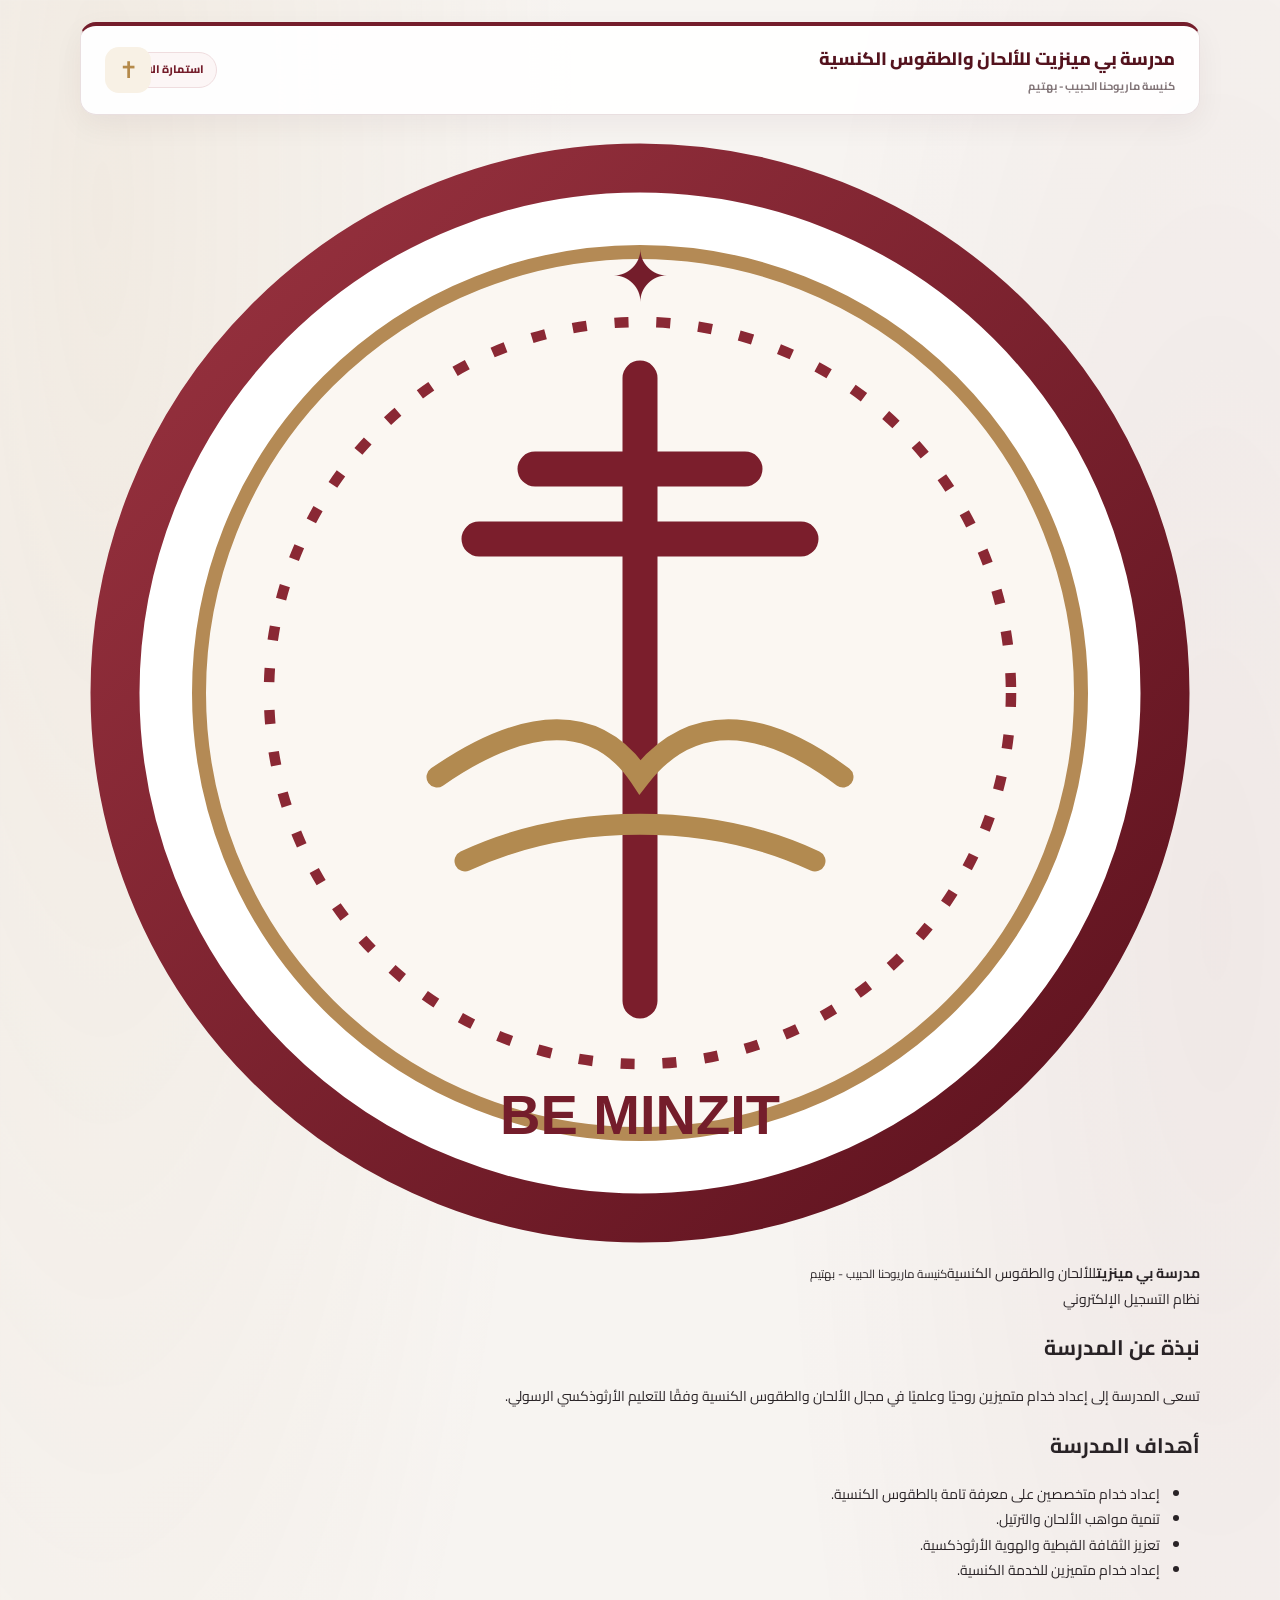
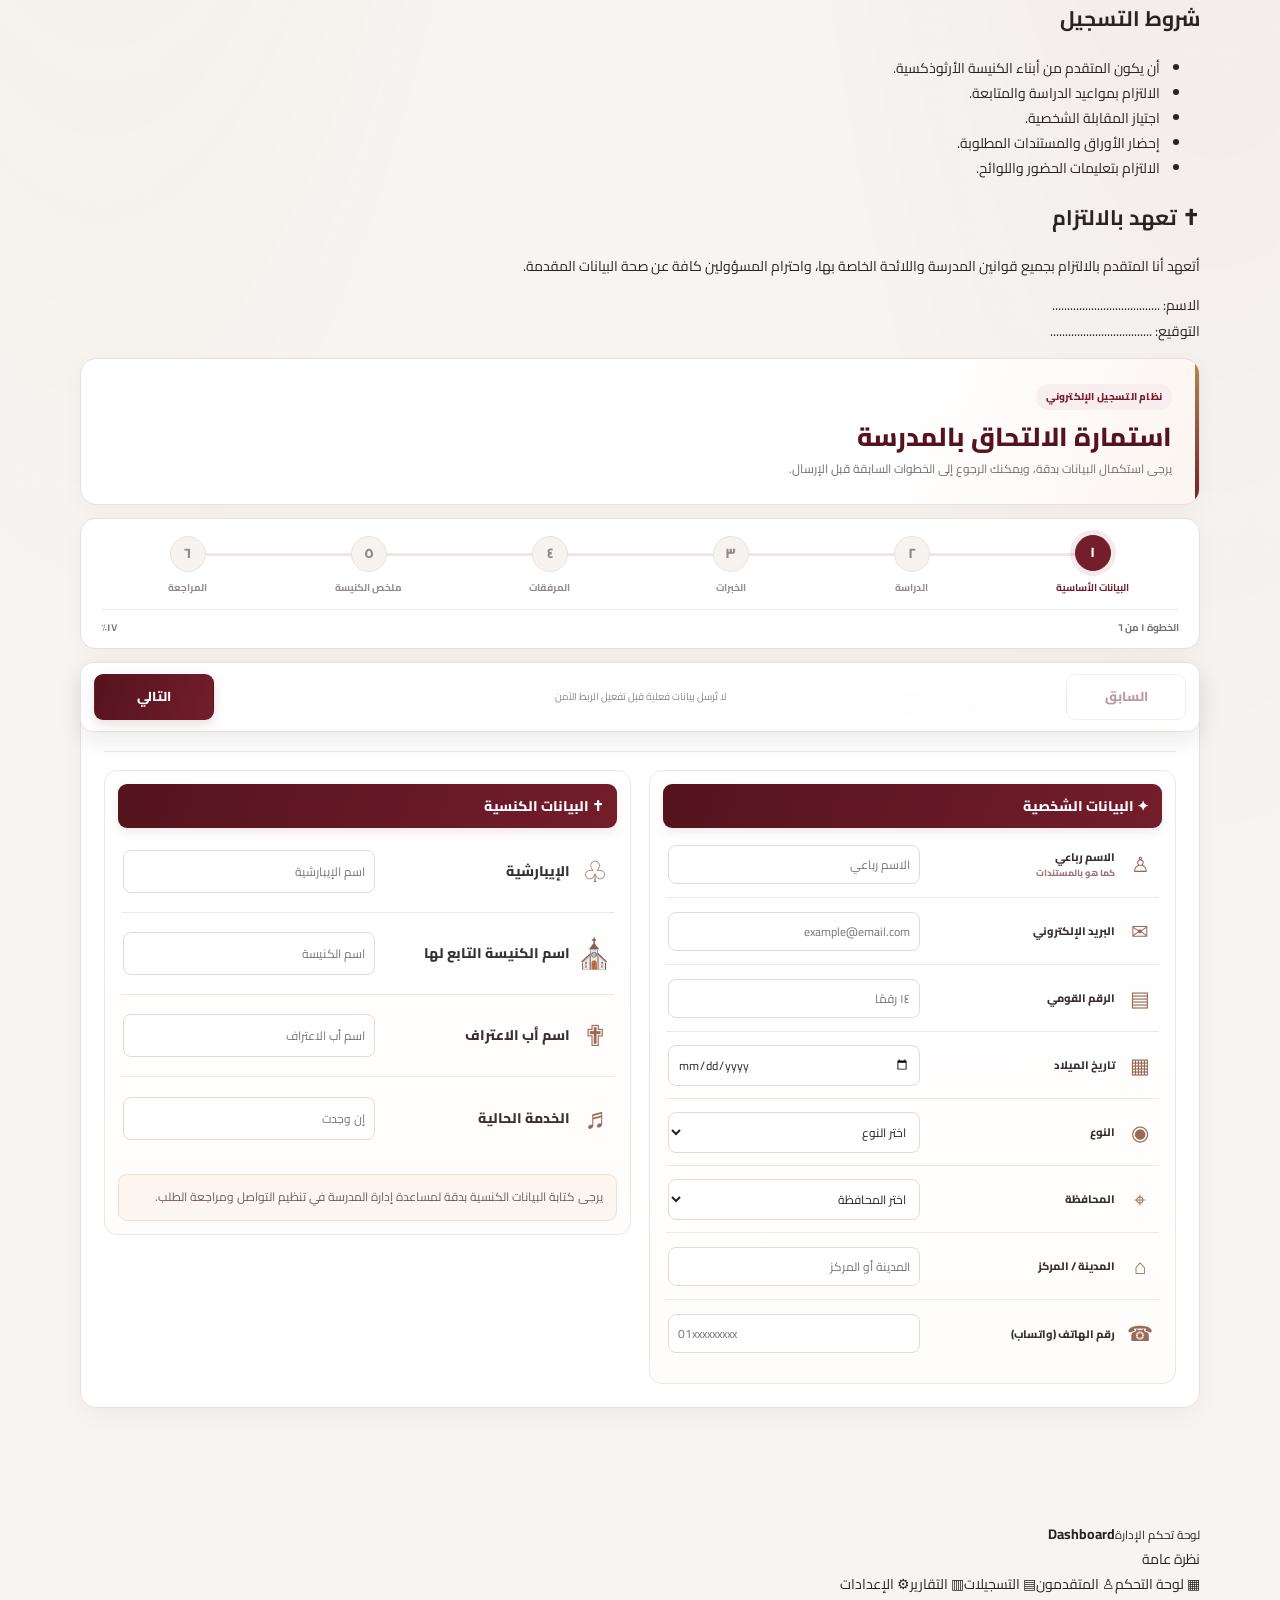
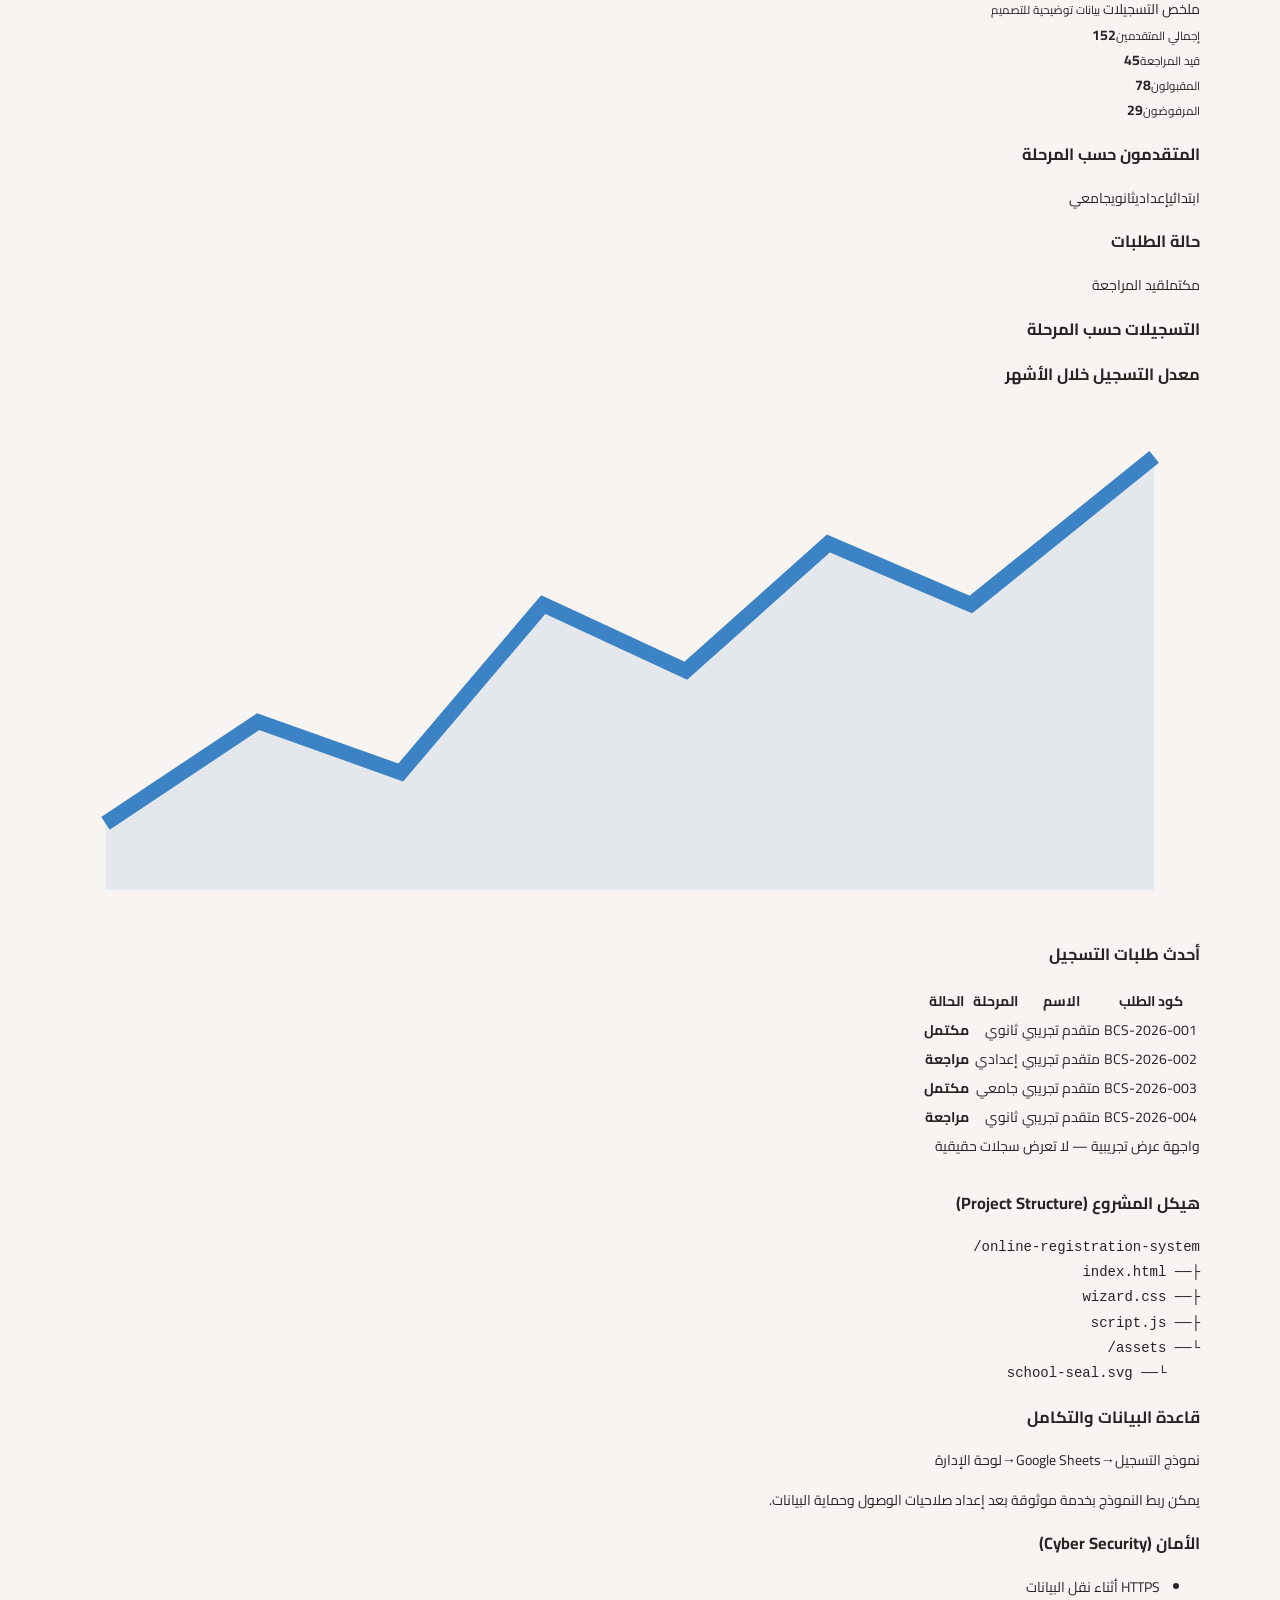
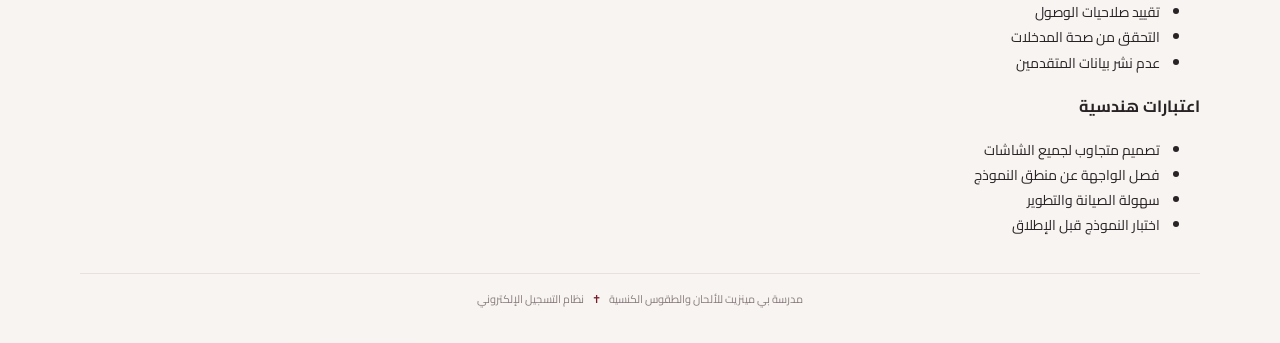
==== index.html @ d72a2f70 "Recreate reference three-column school registration dashboard layout" ====
<!doctype html>
<html lang="ar" dir="rtl">
<head>
<meta charset="utf-8"><meta name="viewport" content="width=device-width,initial-scale=1,viewport-fit=cover">
<meta name="theme-color" content="#821d28">
<title>استمارة التسجيل | مدرسة بي مينزيت</title>
<link rel="preconnect" href="https://fonts.googleapis.com"><link rel="preconnect" href="https://fonts.gstatic.com" crossorigin>
<link href="https://fonts.googleapis.com/css2?family=Cairo:wght@400;500;600;700;800&display=swap" rel="stylesheet">
<link rel="stylesheet" href="wizard.css?v=20261120-polished"><script src="script.js?v=20261120-reference2" defer></script>
</head>
<body class="registration-app"><div class="app-shell">
<header class="topbar"><div class="brand"><span><strong>مدرسة بي مينزيت للألحان والطقوس الكنسية</strong><small>كنيسة ماريوحنا الحبيب - بهتيم</small></span></div><span class="topbar-mark">استمارة الالتحاق</span></header>
<main class="main-content reference-layout">
<aside class="reference-left">
  <div class="school-brand"><img src="assets/school-seal.svg" alt="شعار مدرسة بي مينزيت"><div><strong>مدرسة بي مينزيت</strong><span>للألحان والطقوس الكنسية</span><small>كنيسة ماريوحنا الحبيب - بهتيم</small></div></div>
  <div class="side-ribbon">نظام التسجيل الإلكتروني</div>
  <section class="side-card"><h2>نبذة عن المدرسة</h2><p>تسعى المدرسة إلى إعداد خدام متميزين روحيًا وعلميًا في مجال الألحان والطقوس الكنسية وفقًا للتعليم الأرثوذكسي الرسولي.</p></section>
  <section class="side-card"><h2>أهداف المدرسة</h2><ul><li>إعداد خدام متخصصين على معرفة تامة بالطقوس الكنسية.</li><li>تنمية مواهب الألحان والترتيل.</li><li>تعزيز الثقافة القبطية والهوية الأرثوذكسية.</li><li>إعداد خدام متميزين للخدمة الكنسية.</li></ul></section>
  <section class="side-card"><h2>شروط التسجيل</h2><ul><li>أن يكون المتقدم من أبناء الكنيسة الأرثوذكسية.</li><li>الالتزام بمواعيد الدراسة والمتابعة.</li><li>اجتياز المقابلة الشخصية.</li><li>إحضار الأوراق والمستندات المطلوبة.</li><li>الالتزام بتعليمات الحضور واللوائح.</li></ul></section>
  <section class="pledge-card"><h2>✝ تعهد بالالتزام</h2><p>أتعهد أنا المتقدم بالالتزام بجميع قوانين المدرسة واللائحة الخاصة بها، واحترام المسؤولين كافة عن صحة البيانات المقدمة.</p><div>الاسم: ....................................</div><div>التوقيع: ..................................</div></section>
</aside>
<div class="registration-center">
<section class="intro-card"><div class="eyebrow">نظام التسجيل الإلكتروني</div><h1>استمارة الالتحاق بالمدرسة</h1><p>يرجى استكمال البيانات بدقة، ويمكنك الرجوع إلى الخطوات السابقة قبل الإرسال.</p></section>
<nav class="stepper" aria-label="مراحل التسجيل"><div class="progress-track"><span id="progress-fill"></span></div><ol>
<li class="step active" data-step-indicator="0"><span>١</span><small>البيانات الأساسية</small></li><li class="step" data-step-indicator="1"><span>٢</span><small>الدراسة</small></li><li class="step" data-step-indicator="2"><span>٣</span><small>الخبرات</small></li><li class="step" data-step-indicator="3"><span>٤</span><small>المرفقات</small></li><li class="step" data-step-indicator="4"><span>٥</span><small>ملخص الكنيسة</small></li><li class="step" data-step-indicator="5"><span>٦</span><small>المراجعة</small></li></ol><div class="step-counter"><span id="step-number">الخطوة ١ من ٦</span><span id="progress-percent">١٧٪</span></div></nav>
<form id="registration-form" novalidate>
<section class="form-step active" data-step="0">
<div class="section-heading"><span class="section-icon">١</span><div><h2>البيانات الشخصية والكنسية</h2><p>Personal &amp; Church Information</p></div></div>
<div class="reference-columns">
<div class="reference-column"><section class="reference-section"><div class="reference-section-title">✦ البيانات الشخصية</div><div class="reference-fields">
<label class="reference-field"><span class="field-icon">♙</span><span class="field-name">الاسم رباعي <small>كما هو بالمستندات</small></span><span class="field-control"><input name="fullName" autocomplete="name" required maxlength="150" placeholder="الاسم رباعي"></span></label>
<label class="reference-field"><span class="field-icon">✉</span><span class="field-name">البريد الإلكتروني</span><span class="field-control"><input name="email" type="email" autocomplete="email" required placeholder="example@email.com"></span></label>
<label class="reference-field"><span class="field-icon">▤</span><span class="field-name">الرقم القومي</span><span class="field-control"><input name="nationalId" inputmode="numeric" maxlength="14" minlength="14" required placeholder="١٤ رقمًا"></span></label>
<label class="reference-field"><span class="field-icon">▦</span><span class="field-name">تاريخ الميلاد</span><span class="field-control"><input name="birthDate" type="date" required></span></label>
<label class="reference-field"><span class="field-icon">◉</span><span class="field-name">النوع</span><span class="field-control"><select name="gender" required><option value="">اختر النوع</option><option>ذكر</option><option>أنثى</option></select></span></label>
<label class="reference-field"><span class="field-icon">⌖</span><span class="field-name">المحافظة</span><span class="field-control"><select name="governorate" required><option value="">اختر المحافظة</option><option>القاهرة</option><option>الجيزة</option><option>الإسكندرية</option><option>القليوبية</option><option>كفر الشيخ</option><option>الغربية</option><option>البحيرة</option><option>الدقهلية</option><option>الشرقية</option><option>أخرى</option></select></span></label>
<label class="reference-field"><span class="field-icon">⌂</span><span class="field-name">المدينة / المركز</span><span class="field-control"><input name="city" required placeholder="المدينة أو المركز"></span></label>
<label class="reference-field"><span class="field-icon">☎</span><span class="field-name">رقم الهاتف (واتساب)</span><span class="field-control"><input name="phone" type="tel" inputmode="tel" required placeholder="01xxxxxxxxx"></span></label>
</div></section></div>
<div class="reference-column"><section class="reference-section church-section"><div class="reference-section-title">✝ البيانات الكنسية</div><div class="reference-fields church-fields">
<label class="reference-field"><span class="field-icon">♧</span><span class="field-name">الإيبارشية</span><span class="field-control"><input name="diocese" required placeholder="اسم الإيبارشية"></span></label>
<label class="reference-field"><span class="field-icon">⛪</span><span class="field-name">اسم الكنيسة التابع لها</span><span class="field-control"><input name="church" required placeholder="اسم الكنيسة"></span></label>
<label class="reference-field"><span class="field-icon">✟</span><span class="field-name">اسم أب الاعتراف</span><span class="field-control"><input name="confessor" required placeholder="اسم أب الاعتراف"></span></label>
<label class="reference-field"><span class="field-icon">♬</span><span class="field-name">الخدمة الحالية</span><span class="field-control"><input name="currentService" placeholder="إن وجدت"></span></label>
</div><div class="summary-note">يرجى كتابة البيانات الكنسية بدقة لمساعدة إدارة المدرسة في تنظيم التواصل ومراجعة الطلب.</div></section></div></div>
</section>
<section class="form-step" data-step="1" hidden><div class="section-heading"><span class="section-icon">٢</span><div><h2>البيانات التعليمية والدراسية</h2><p>Education Information</p></div></div><section class="reference-section"><div class="reference-section-title">▤ المؤهل والمرحلة الدراسية</div><div class="fields-grid">
<label class="field"><span>المرحلة الدراسية / السنة <b>*</b></span><select name="educationLevel" required><option value="">اختر المرحلة</option><option>ابتدائي</option><option>إعدادي</option><option>ثانوي</option><option>جامعي</option><option>خريج</option></select></label>
<label class="field"><span>اسم المدرسة / الجامعة</span><input name="institution" placeholder="اسم المؤسسة التعليمية"></label><label class="field"><span>الكلية / التخصص</span><input name="faculty" placeholder="الكلية أو التخصص"></label><label class="field"><span>السنة الدراسية الجامعية</span><select name="universityYear"><option value="">اختر إن وجد</option><option>الأولى</option><option>الثانية</option><option>الثالثة</option><option>الرابعة</option><option>دراسات عليا</option></select></label></div></section></section>
<section class="form-step" data-step="2" hidden><div class="section-heading"><span class="section-icon">٣</span><div><h2>الدراسات والخبرات والمواهب</h2><p>Studies, Experience &amp; Skills</p></div></div><section class="reference-section"><div class="reference-section-title">✦ المهارات والمستويات</div><div class="fields-grid">
<label class="field full"><span>الدراسات أو الدورات السابقة</span><textarea name="studies" rows="3" placeholder="اذكر الدراسات أو الدورات ذات الصلة"></textarea></label><label class="field"><span>المواهب الخاصة</span><textarea name="talents" rows="3" placeholder="ألحان، ترانيم، عزف، وغيرها"></textarea></label><label class="field"><span>المهارات الشخصية أو التقنية</span><textarea name="skills" rows="3" placeholder="تنظيم، تصميم، قيادة، وغيرها"></textarea></label>
<label class="field"><span>مستواك في الألحان</span><select name="chantLevel"><option>مبتدئ</option><option>متوسط</option><option>متقدم</option></select></label><label class="field"><span>مستواك في اللغة القبطية</span><select name="copticLevel"><option>مبتدئ</option><option>متوسط</option><option>متقدم</option></select></label><label class="field"><span>مستواك في الطقس</span><select name="ritualLevel"><option>مبتدئ</option><option>متوسط</option><option>متقدم</option></select></label></div></section></section>
<section class="form-step" data-step="3" hidden><div class="section-heading"><span class="section-icon">٤</span><div><h2>رفع الملفات والمستندات</h2><p>Documents &amp; Attachments</p></div></div><div class="info-note warning">اختيار الملفات هنا للمعاينة داخل النموذج فقط. لم يتم إعداد تخزين آمن أو ربط رفع الملفات بعد.</div><div class="upload-grid">
<label class="upload-card"><span class="upload-symbol">▧</span><strong>الصورة الشخصية</strong><small>صورة واضحة للمتقدم</small><input type="file" name="profilePhoto" accept="image/*"></label><label class="upload-card"><span class="upload-symbol">▤</span><strong>شهادة الميلاد</strong><small>صورة أو PDF</small><input type="file" name="birthCertificate" accept="image/*,.pdf"></label><label class="upload-card"><span class="upload-symbol">▤</span><strong>الرقم القومي</strong><small>صورة أو PDF</small><input type="file" name="nationalIdFile" accept="image/*,.pdf"></label><label class="upload-card"><span class="upload-symbol">＋</span><strong>مستندات أخرى</strong><small>شهادات أو إثباتات إضافية</small><input type="file" name="otherFiles" accept="image/*,.pdf" multiple></label></div></section>
<section class="form-step" data-step="4" hidden><div class="section-heading"><span class="section-icon">٥</span><div><h2>ملخص بيانات الكنيسة</h2><p>Church Details Summary</p></div></div><section class="reference-section church-summary"><h3>بيانات التواصل والانتماء الكنسي</h3><div class="summary-row"><b>✝</b><span>الإيبارشية</span><strong id="church-diocese">يُستكمل من بياناتك</strong></div><div class="summary-row"><b>⛪</b><span>الكنيسة</span><strong id="church-name">يُستكمل من بياناتك</strong></div><div class="summary-row"><b>✟</b><span>أب الاعتراف</span><strong id="church-confessor">يُستكمل من بياناتك</strong></div><div class="summary-row"><b>♬</b><span>الخدمة الحالية</span><strong id="church-service">يُستكمل من بياناتك</strong></div></section>
<section class="reference-section conditions-section"><h3 class="conditions-heading">شروط وتعليمات التسجيل</h3><div class="condition-row"><span>١</span><b>صحة البيانات</b><strong>تأكد من كتابة البيانات بشكل صحيح ومطابق للمستندات.</strong></div><div class="condition-row"><span>٢</span><b>المستندات</b><strong>تجهيز المستندات المطلوبة وفق تعليمات إدارة المدرسة.</strong></div><div class="condition-row"><span>٣</span><b>مراجعة الطلب</b><strong>إرسال الطلب لا يعني القبول النهائي، ويخضع للمراجعة.</strong></div></section>
<section class="reference-section notes-section"><h3 class="notes-heading">ملاحظات مهمة</h3><ul><li>يرجى مراجعة جميع البيانات قبل إرسال الطلب.</li><li>لا ترسل مستنداتك الحساسة عبر هذه النسخة قبل تفعيل وسيلة رفع آمنة.</li><li>سيتم الإعلان عن خطوات المتابعة من خلال إدارة المدرسة.</li></ul></section></section>
<section class="form-step" data-step="5" hidden><div class="section-heading"><span class="section-icon">٦</span><div><h2>مراجعة البيانات وإرسال الطلب</h2><p>Review &amp; Submit</p></div></div><p class="review-intro">راجِع البيانات التالية قبل الإرسال، ويمكنك الرجوع لأي خطوة لتعديلها.</p><div id="review-summary" class="review-grid"></div><div class="declaration"><h3>التعهد والإقرار</h3><p>أقر بصحة البيانات التي أدخلتها وأتعهد بالالتزام بقواعد المدرسة ولوائحها.</p><label><input type="checkbox" name="consent" required> أوافق على الشروط وأقر بصحة البيانات المقدمة. <b>*</b></label></div><div class="info-note warning" id="integration-notice">الإرسال الإلكتروني غير مفعّل بعد؛ لم يتم ربط Google Forms أو قاعدة بيانات. لن تُرسل بياناتك من هذه الصفحة.</div></section>
<div class="form-alert" id="form-alert" role="alert" aria-live="polite"></div><div class="form-actions"><button type="button" class="btn btn-back" id="prev-step" disabled>السابق</button><span class="secure-note">لا تُرسل بيانات فعلية قبل تفعيل الربط الآمن</span><button type="button" class="btn btn-next" id="next-step">التالي</button><button type="submit" class="btn btn-submit" id="submit-form" hidden>إرسال طلب التسجيل</button></div>
</form></div>
<aside class="reference-dashboard" aria-label="لوحة متابعة إدارية">
  <div class="dashboard-head"><div><small>لوحة تحكم الإدارة</small><strong>Dashboard</strong></div><span class="live-dot">نظرة عامة</span></div>
  <div class="dashboard-nav"><span class="selected">▦ لوحة التحكم</span><span>♙ المتقدمون</span><span>▤ التسجيلات</span><span>▥ التقارير</span><span>⚙ الإعدادات</span></div>
  <div class="dashboard-content">
    <div class="dashboard-title">ملخص التسجيلات <small>بيانات توضيحية للتصميم</small></div>
    <div class="stat-grid"><div class="stat blue"><small>إجمالي المتقدمين</small><b>152</b></div><div class="stat gold"><small>قيد المراجعة</small><b>45</b></div><div class="stat green"><small>المقبولون</small><b>78</b></div><div class="stat red"><small>المرفوضون</small><b>29</b></div></div>
    <div class="chart-grid">
      <section class="chart-card"><h3>المتقدمون حسب المرحلة</h3><div class="pie-chart"></div><div class="chart-legend"><span>ابتدائي</span><span>إعدادي</span><span>ثانوي</span><span>جامعي</span></div></section>
      <section class="chart-card"><h3>حالة الطلبات</h3><div class="pie-chart second"></div><div class="chart-legend"><span>مكتمل</span><span>قيد المراجعة</span></div></section>
      <section class="chart-card"><h3>التسجيلات حسب المرحلة</h3><div class="bar-chart"><i style="height:82%"></i><i style="height:66%"></i><i style="height:48%"></i><i style="height:34%"></i><i style="height:24%"></i></div></section>
      <section class="chart-card"><h3>معدل التسجيل خلال الأشهر</h3><svg class="line-chart" viewBox="0 0 220 100" role="img" aria-label="رسم بياني توضيحي"><path d="M5 82 L35 62 L63 72 L91 39 L119 52 L147 27 L175 39 L211 10" fill="none" stroke="#3b83c5" stroke-width="3"/><path d="M5 82 L35 62 L63 72 L91 39 L119 52 L147 27 L175 39 L211 10 L211 95 L5 95Z" fill="#3b83c5" opacity=".10"/></svg></section>
    </div>
    <section class="recent-card"><h3>أحدث طلبات التسجيل</h3><div class="table-scroll"><table><thead><tr><th>كود الطلب</th><th>الاسم</th><th>المرحلة</th><th>الحالة</th></tr></thead><tbody><tr><td>BCS-2026-001</td><td>متقدم تجريبي</td><td>ثانوي</td><td><b class="status-ok">مكتمل</b></td></tr><tr><td>BCS-2026-002</td><td>متقدم تجريبي</td><td>إعدادي</td><td><b class="status-wait">مراجعة</b></td></tr><tr><td>BCS-2026-003</td><td>متقدم تجريبي</td><td>جامعي</td><td><b class="status-ok">مكتمل</b></td></tr><tr><td>BCS-2026-004</td><td>متقدم تجريبي</td><td>ثانوي</td><td><b class="status-wait">مراجعة</b></td></tr></tbody></table></div><span class="demo-caption">واجهة عرض تجريبية — لا تعرض سجلات حقيقية</span></section>
  </div>
</aside>
<section class="reference-bottom">
  <article class="bottom-card"><h3>هيكل المشروع (Project Structure)</h3><pre>online-registration-system/
├── index.html
├── wizard.css
├── script.js
└── assets/
    └── school-seal.svg</pre></article>
  <article class="bottom-card"><h3>قاعدة البيانات والتكامل</h3><div class="integration-flow"><span>نموذج التسجيل</span><b>→</b><span>Google Sheets</span><b>→</b><span>لوحة الإدارة</span></div><p>يمكن ربط النموذج بخدمة موثوقة بعد إعداد صلاحيات الوصول وحماية البيانات.</p></article>
  <article class="bottom-card"><h3>الأمان (Cyber Security)</h3><ul><li>HTTPS أثناء نقل البيانات</li><li>تقييد صلاحيات الوصول</li><li>التحقق من صحة المدخلات</li><li>عدم نشر بيانات المتقدمين</li></ul></article>
  <article class="bottom-card"><h3>اعتبارات هندسية</h3><ul><li>تصميم متجاوب لجميع الشاشات</li><li>فصل الواجهة عن منطق النموذج</li><li>سهولة الصيانة والتطوير</li><li>اختبار النموذج قبل الإطلاق</li></ul></article>
</section>
</main><footer class="site-footer">مدرسة بي مينزيت للألحان والطقوس الكنسية <span>✝</span> نظام التسجيل الإلكتروني</footer></div></body></html>
---- wizard.css ----
:root{--wine:#821d28;--wine-dark:#68151f;--wine-soft:#fbf2f3;--ink:#282426;--muted:#756b6c;--line:#e7dddd;--paper:#fff;--page:#f6f3f3}
*{box-sizing:border-box}html{min-height:100%;background:var(--page)}body.registration-app{margin:0;min-height:100vh;background:var(--page);color:var(--ink);font-family:"Cairo",Arial,sans-serif;font-size:14px;line-height:1.75}
.registration-app button,.registration-app input,.registration-app select,.registration-app textarea{font:inherit}.app-shell{width:min(100% - 32px,1420px);margin:auto;padding:15px 0}.topbar{display:flex;align-items:center;justify-content:space-between;padding:15px 22px;background:#fff;border:1px solid var(--line);border-top:5px solid var(--wine);border-radius:12px}.brand strong{display:block;font-size:20px;font-weight:800;color:var(--wine)}.brand small{display:block;color:#6e6263;font-size:12px;font-weight:700}.topbar-mark{color:var(--wine);font-weight:800;font-size:13px}.main-content{margin:16px auto}.intro-card{padding:18px 22px;background:#fff;border:1px solid var(--line);border-radius:12px;margin-bottom:13px}.eyebrow{color:var(--wine);font-size:12px;font-weight:800}.intro-card h1{margin:2px 0;color:var(--wine);font-size:25px;font-weight:800}.intro-card p{margin:0;color:var(--muted);font-size:13px}
.stepper{position:relative;background:#fff;border:1px solid var(--line);border-radius:12px;padding:15px 17px 10px;margin-bottom:13px;overflow:hidden}.stepper ol{position:relative;z-index:1;display:grid;grid-template-columns:repeat(6,1fr);gap:5px;list-style:none;padding:0;margin:0}.progress-track{position:absolute;top:32px;right:9%;left:9%;height:3px;background:#eee7e7}.progress-track span{display:block;width:0;height:100%;background:var(--wine);transition:width .2s}.step{display:flex;align-items:center;flex-direction:column;gap:5px;text-align:center;color:#897e7f}.step>span{display:grid;place-items:center;width:34px;height:34px;border-radius:50%;background:#f3eded;border:1px solid #e5dada;font-weight:800}.step small{font-size:11px;font-weight:700}.step.active,.step.done{color:var(--wine)}.step.active>span,.step.done>span{background:var(--wine);border-color:var(--wine);color:#fff}.step-counter{display:flex;justify-content:space-between;margin-top:10px;padding-top:7px;border-top:1px solid #f0eaea;color:var(--muted);font-size:11px;font-weight:700}
.form-step{background:#fff;border:1px solid var(--line);border-radius:12px;padding:20px;box-shadow:0 4px 15px #39101608}.form-step[hidden],.form-step:not(.active){display:none!important}.section-heading{display:flex;align-items:center;gap:12px;padding-bottom:12px;margin-bottom:15px;border-bottom:1px solid #eee8e8}.section-icon{display:grid;place-items:center;width:40px;height:40px;background:var(--wine-soft);border:1px solid #eedbdd;border-radius:9px;color:var(--wine);font-size:17px;font-weight:800}.section-heading h2{margin:0;color:var(--wine);font-size:19px;font-weight:800}.section-heading p{margin:0;color:#918687;font-size:10px;direction:ltr;text-align:right}
.reference-columns{display:grid;grid-template-columns:1fr 1fr;gap:17px;align-items:start}.reference-column{min-width:0}.reference-section{border:1px solid #e6dddd;border-radius:11px;padding:11px;background:#fff;overflow:hidden}.reference-section-title{display:flex;align-items:center;gap:10px;background:var(--wine);color:#fff;padding:10px 13px;border-radius:8px;min-height:47px;font-size:16px;font-weight:800}.reference-fields{padding:3px}.reference-field{display:grid;grid-template-columns:38px minmax(105px,.9fr) minmax(130px,1.1fr);gap:8px;align-items:center;min-height:65px;padding:7px 2px;border-bottom:1px solid #eee8e8}.reference-field:last-child{border-bottom:0}.field-icon{font-size:25px;color:var(--wine);text-align:center}.field-name{font-size:12px;font-weight:800;line-height:1.5}.field-name small{display:block;color:#8d343c;font-size:10px}.field-control{min-width:0}.field-control input,.field-control select,.field-control textarea{width:100%;min-width:0;min-height:39px;padding:7px 9px;border:1px solid #dcd3d4;border-radius:7px;background:#fff;color:var(--ink);font:12px "Cairo",sans-serif;outline:none}.field-control input:focus,.field-control select:focus,.field-control textarea:focus,.field input:focus,.field select:focus,.field textarea:focus{border-color:var(--wine);box-shadow:0 0 0 3px #821d2812}.church-fields .reference-field{min-height:82px}.church-fields .field-icon{font-size:29px}.church-fields .field-name{font-size:14px}.church-fields .field-control input{min-height:43px}.summary-note,.info-note{margin-top:12px;padding:11px 13px;border:1px solid #eadbdd;background:#fbf6f6;border-radius:8px;color:#70575a;font-size:12px;line-height:1.9}.info-note.warning{background:#fff9f9;color:#7d333b}
.fields-grid{display:grid;grid-template-columns:repeat(2,minmax(0,1fr));gap:13px 16px;margin-top:13px}.field{display:flex;flex-direction:column;gap:5px;min-width:0;font-size:12px;font-weight:800}.field.full{grid-column:1/-1}.field b,.declaration b{color:var(--wine)}.field input,.field select,.field textarea{width:100%;min-height:43px;padding:8px 11px;border:1px solid #ddd4d5;border-radius:7px;background:#fff;color:var(--ink);font-size:13px}.field textarea{resize:vertical;min-height:85px}.upload-grid{display:grid;grid-template-columns:repeat(2,minmax(0,1fr));gap:12px;margin-top:13px}.upload-card{display:flex;flex-direction:column;align-items:center;gap:5px;padding:18px 12px;border:1px dashed #cdb5b8;border-radius:9px;background:#fdfafa;text-align:center}.upload-symbol{font-size:25px;color:var(--wine)}.upload-card strong{font-size:13px}.upload-card small{font-size:11px;color:var(--muted)}.upload-card input{max-width:100%;font-size:11px}
.church-summary h3{text-align:center;color:var(--wine);font-size:16px;margin:0 0 9px;padding-bottom:8px;border-bottom:1px dashed #cbbfc0}.summary-row{display:grid;grid-template-columns:38px minmax(130px,auto) 1fr;gap:9px;align-items:center;min-height:43px;border-bottom:1px dotted #e4dddd;font-size:13px;font-weight:700}.summary-row:last-child{border:0}.summary-row b{font-size:23px;color:var(--wine);text-align:center}.summary-row strong{overflow-wrap:anywhere}.conditions-section,.notes-section{margin-top:12px}.conditions-heading,.notes-heading{background:var(--wine);color:#fff;text-align:center;border-radius:7px;padding:8px;margin:0 0 5px;font-size:16px}.condition-row{display:grid;grid-template-columns:34px 130px 1fr;gap:9px;align-items:center;min-height:57px;border-bottom:1px solid #eee8e8;padding:7px}.condition-row>span{font-size:22px;color:var(--wine);text-align:center}.condition-row b{font-size:12px}.condition-row strong{font-size:12px;text-align:center}.notes-section ul{margin:7px 0 0;padding:0 22px 0 4px}.notes-section li{font-size:12px;line-height:2}.notes-section li::marker{color:var(--wine)}
.review-intro{font-size:12px;color:var(--muted)}.review-grid{display:grid;grid-template-columns:repeat(2,minmax(0,1fr));gap:8px}.review-item{padding:9px 11px;border:1px solid #eee6e6;border-radius:7px;background:#fdfbfb;min-width:0}.review-item small{display:block;color:#8a7e7f;font-size:10px}.review-item strong{display:block;font-size:12px;overflow-wrap:anywhere}.declaration{margin-top:14px;padding:13px;border:1px solid #e7d8d9;border-radius:9px;background:#fcf8f8}.declaration h3{margin:0;color:var(--wine);font-size:14px}.declaration p{margin:4px 0 8px;font-size:12px}.declaration label{display:flex;align-items:flex-start;gap:8px;font-size:12px;font-weight:700}.declaration input{accent-color:var(--wine);margin-top:6px}
.form-alert{min-height:22px;margin:8px 2px 0;color:#a11e2c;font-size:12px;font-weight:800}.form-actions{display:flex;align-items:center;gap:10px;margin-top:11px;padding:10px;background:#fff;border:1px solid var(--line);border-radius:10px}.btn{min-width:112px;padding:9px 16px;border:1px solid transparent;border-radius:7px;font-size:13px!important;font-weight:800!important;cursor:pointer}.btn:disabled{opacity:.45;cursor:not-allowed}.btn-back{background:#fff;border-color:#dcd2d3;color:var(--wine)}.btn-next,.btn-submit{background:var(--wine);color:#fff}.secure-note{flex:1;text-align:center;color:#918586;font-size:10px}.site-footer{text-align:center;border-top:1px solid var(--line);padding:13px 5px;color:#827778;font-size:11px}.site-footer span{color:var(--wine);padding:0 6px}
@media(max-width:900px){.reference-columns{grid-template-columns:1fr}.church-fields .reference-field{min-height:70px}.church-fields .field-name{font-size:13px}}
@media(max-width:620px){.app-shell{width:calc(100% - 16px);padding:7px 0}.topbar{padding:10px 12px}.brand strong{font-size:14px}.brand small{font-size:10px}.topbar-mark{font-size:10px}.intro-card{padding:13px}.intro-card h1{font-size:19px}.intro-card p{font-size:11px}.stepper{padding:10px 4px 7px}.stepper ol{gap:0}.step>span{width:27px;height:27px;font-size:10px}.step small{font-size:8px;max-width:52px}.progress-track{top:23px}.form-step{padding:12px 9px}.section-heading h2{font-size:15px}.section-icon{width:34px;height:34px}.reference-section{padding:7px}.reference-section-title{font-size:14px;min-height:40px}.reference-field{grid-template-columns:27px minmax(80px,.85fr) minmax(100px,1.15fr);gap:5px;min-height:60px}.field-icon{font-size:20px}.field-name{font-size:10px}.field-name small{font-size:8px}.field-control input,.field-control select{font-size:10px;padding:6px 5px;min-height:36px}.church-fields .reference-field{min-height:65px}.church-fields .field-name{font-size:11px}.church-fields .field-icon{font-size:23px}.fields-grid,.review-grid{grid-template-columns:1fr}.field.full{grid-column:auto}.upload-grid{gap:7px}.upload-card{padding:12px 6px}.upload-card strong{font-size:11px}.upload-card small{font-size:9px}.condition-row{grid-template-columns:25px 85px 1fr;gap:5px}.condition-row strong,.condition-row b{font-size:10px}.summary-row{grid-template-columns:27px 105px 1fr;font-size:11px}.form-actions{gap:6px;flex-wrap:wrap;padding:8px}.btn{min-width:82px;padding:8px 10px;font-size:11px!important}.secure-note{order:3;flex-basis:100%}.site-footer{font-size:9px}}


/* Premium visual refinement — registration experience */
:root{
  --wine:#741d2b;--wine-dark:#54131e;--wine-soft:#f8edef;
  --ink:#292326;--muted:#786d70;--line:#eadfe0;--paper:#fff;
  --page:#f7f4f1;--gold:#b58a4a;--gold-soft:#f8f1e5;
}
html{background:var(--page);scroll-behavior:smooth}
body.registration-app{
  background:
    radial-gradient(ellipse at 8% 4%,rgba(181,138,74,.09),transparent 30rem),
    radial-gradient(ellipse at 95% 18%,rgba(116,29,43,.055),transparent 28rem),
    var(--page);
  color:var(--ink);line-height:1.8;
}
.app-shell{width:min(100% - 36px,1120px);padding:22px 0 18px}
.topbar{
  position:relative;overflow:hidden;padding:17px 24px;
  border:1px solid #e9dfe0;border-top:4px solid var(--wine);
  border-radius:16px;background:rgba(255,255,255,.96);
  box-shadow:0 10px 30px rgba(63,26,34,.055);
}
.topbar:after{
  content:"✝";position:absolute;left:24px;top:50%;transform:translateY(-50%);
  display:grid;place-items:center;width:46px;height:46px;border-radius:14px;
  color:var(--gold);background:var(--gold-soft);font-size:23px;
}
.brand{padding-left:56px}
.brand strong{font-size:18px;letter-spacing:-.25px;color:var(--wine-dark)}
.brand small{margin-top:2px;font-size:11px;color:#817477}
.topbar-mark{padding:7px 12px;border:1px solid #efdddf;border-radius:999px;background:#fcf6f6;color:var(--wine);font-size:11px}
.main-content{margin:18px auto 20px;display:grid;gap:14px}
.intro-card{
  position:relative;overflow:hidden;padding:24px 27px;
  border:1px solid #e9dfe0;border-radius:16px;
  background:linear-gradient(112deg,#fff 0%,#fff 72%,#fcf5f1 100%);
  box-shadow:0 8px 24px rgba(63,26,34,.035);
}
.intro-card:after{content:"";position:absolute;right:0;top:0;bottom:0;width:4px;background:linear-gradient(var(--gold),var(--wine))}
.eyebrow{display:inline-flex;align-items:center;gap:8px;padding:4px 10px;border-radius:999px;background:var(--wine-soft);color:var(--wine);font-size:10px;letter-spacing:.2px}
.intro-card h1{margin:8px 0 3px;color:var(--wine-dark);font-size:26px;line-height:1.45}
.intro-card p{max-width:720px;font-size:12px;color:var(--muted)}
.stepper{padding:17px 20px 11px;border-radius:15px;box-shadow:0 6px 20px rgba(63,26,34,.035)}
.progress-track{top:34px;right:10%;left:10%;height:3px;background:#f0e7e5}
.progress-track span{background:linear-gradient(90deg,var(--gold),var(--wine));border-radius:9px}
.stepper ol{gap:8px}
.step{gap:7px;color:#95898b}
.step>span{width:36px;height:36px;background:#f7f3f1;border:1px solid #ebe2e0;transition:transform .2s,background .2s}
.step.active>span{box-shadow:0 0 0 5px rgba(116,29,43,.09);transform:translateY(-1px)}
.step.done>span{background:#f4eadb;border-color:#e6d4b7;color:var(--wine)}
.step small{font-size:10px}
.step-counter{margin-top:12px;padding-top:9px;font-size:10px}
.form-step{
  padding:23px;border:1px solid #e9dfe0;border-radius:16px;
  box-shadow:0 8px 24px rgba(63,26,34,.04);
}
.section-heading{gap:13px;padding-bottom:15px;margin-bottom:18px}
.section-icon{width:42px;height:42px;border-radius:12px;background:linear-gradient(145deg,#fbf2f1,#f5e8e4);border-color:#ecd8d8;color:var(--wine);box-shadow:inset 0 1px #fff}
.section-heading h2{font-size:18px;color:var(--wine-dark)}
.section-heading p{font-size:10px;letter-spacing:.5px;color:#9a898c}
.reference-columns{gap:18px}
.reference-section{padding:13px;border-color:#eee5e4;border-radius:13px;background:linear-gradient(180deg,#fff,#fffdfc)}
.reference-section-title{min-height:44px;padding:9px 13px;border-radius:9px;background:linear-gradient(110deg,var(--wine-dark),var(--wine));font-size:14px;box-shadow:0 4px 10px rgba(116,29,43,.10)}
.reference-field{grid-template-columns:34px minmax(105px,.85fr) minmax(145px,1.15fr);min-height:67px;padding:8px 2px}
.field-icon{font-size:21px;color:#9b6a57}
.field-name{font-size:11px;color:#393033}
.field-name small{font-size:9px;color:#98777b}
.field-control input,.field-control select,.field-control textarea,
.field input,.field select,.field textarea{
  border-color:#e4dada;border-radius:8px;background:#fff;color:var(--ink);
  transition:border-color .18s,box-shadow .18s,background .18s;
}
.field-control input:hover,.field-control select:hover,.field input:hover,.field select:hover{border-color:#cdb6b8}
.field-control input:focus,.field-control select:focus,.field-control textarea:focus,
.field input:focus,.field select:focus,.field textarea:focus{
  border-color:var(--wine);background:#fffefe;box-shadow:0 0 0 3px rgba(116,29,43,.09);
}
.summary-note,.info-note{border-radius:9px;background:#fbf6f2;border-color:#eee1d4;color:#705d58}
.info-note.warning{background:#fff8f3;border-color:#efdfd2;color:#805d4c}
.fields-grid{gap:15px 18px}
.field{gap:6px;font-size:12px;color:#40373a}
.field input,.field select{min-height:45px;padding:9px 12px}
.field textarea{padding:10px 12px;min-height:95px}
.upload-grid{gap:13px}
.upload-card{
  min-height:145px;justify-content:center;border:1px dashed #d8c2c2;
  border-radius:12px;background:linear-gradient(180deg,#fff,#fdf9f8);
  transition:border-color .18s,transform .18s,box-shadow .18s;
}
.upload-card:hover{border-color:var(--wine);transform:translateY(-2px);box-shadow:0 8px 18px rgba(63,26,34,.06)}
.upload-symbol{display:grid;place-items:center;width:42px;height:42px;border-radius:12px;background:var(--wine-soft);font-size:21px}
.upload-card strong{font-size:12px;color:var(--wine-dark)}
.upload-card small{font-size:10px}
.church-summary,.conditions-section,.notes-section{border-radius:12px}
.church-summary h3{color:var(--wine-dark)}
.summary-row{padding:5px 2px}
.summary-row b{color:#9b6a57}
.condition-row{border-color:#f0e8e6}
.condition-row>span{color:var(--gold)}
.conditions-heading,.notes-heading{background:linear-gradient(100deg,var(--wine-dark),var(--wine));border-radius:9px}
.review-grid{gap:10px}
.review-item{padding:11px 13px;border:1px solid #eee5e4;border-radius:9px;background:#fff}
.review-item small{font-size:10px;color:#927f82}
.review-item strong{font-size:12px;color:#342b2e}
.declaration{border-color:#eadcda;border-radius:11px;background:#fcf7f5}
.declaration h3{color:var(--wine-dark)}
.declaration input{accent-color:var(--wine)}
.form-actions{
  position:sticky;bottom:8px;z-index:5;gap:12px;margin-top:0;padding:11px 13px;
  border:1px solid #e9dfe0;border-radius:13px;
  background:rgba(255,255,255,.96);backdrop-filter:blur(12px);
  box-shadow:0 8px 24px rgba(45,20,26,.09);
}
.btn{min-width:120px;padding:10px 18px;border-radius:9px;transition:transform .16s,box-shadow .16s,background .16s}
.btn:not(:disabled):hover{transform:translateY(-1px)}
.btn-next,.btn-submit{background:linear-gradient(110deg,var(--wine-dark),var(--wine));box-shadow:0 4px 12px rgba(116,29,43,.16)}
.btn-next:hover,.btn-submit:hover{box-shadow:0 7px 16px rgba(116,29,43,.22)}
.btn-back{border-color:#e5d8d9;background:#fff;color:var(--wine)}
.form-alert{padding:0 5px}
.site-footer{margin-top:5px;padding:16px 5px;color:#897b7e}
@media(max-width:900px){
  .app-shell{width:min(100% - 26px,760px)}
  .reference-columns{grid-template-columns:1fr}
}
@media(max-width:620px){
  .app-shell{width:calc(100% - 14px);padding:8px 0}
  .topbar{padding:11px 12px;border-radius:12px}
  .topbar:after{left:10px;width:34px;height:34px;font-size:18px;border-radius:10px}
  .brand{padding-left:38px}
  .brand strong{font-size:12px;line-height:1.7}
  .brand small{font-size:9px}
  .topbar-mark{font-size:8px;padding:5px 7px;white-space:nowrap}
  .intro-card{padding:17px 15px}
  .intro-card h1{font-size:19px}
  .intro-card p{font-size:10px;line-height:1.9}
  .stepper{padding:11px 5px 8px}
  .stepper ol{gap:0}
  .step>span{width:28px;height:28px}
  .step small{font-size:8px;max-width:55px;line-height:1.4}
  .progress-track{top:25px}
  .form-step{padding:14px 10px;border-radius:12px}
  .section-heading{gap:9px}
  .section-heading h2{font-size:14px}
  .section-heading p{font-size:8px}
  .reference-section{padding:8px}
  .reference-section-title{font-size:12px}
  .reference-field{grid-template-columns:25px minmax(76px,.82fr) minmax(100px,1.18fr);gap:5px;min-height:62px}
  .field-icon{font-size:18px}
  .field-name{font-size:9px}
  .field-name small{font-size:8px}
  .field-control input,.field-control select{font-size:10px;min-height:37px}
  .fields-grid,.review-grid{grid-template-columns:1fr;gap:11px}
  .upload-grid{grid-template-columns:repeat(2,minmax(0,1fr));gap:8px}
  .upload-card{min-height:125px;padding:11px 6px}
  .form-actions{bottom:5px;gap:7px;padding:8px}
  .btn{min-width:82px;padding:8px 11px;font-size:10px!important}
  .secure-note{font-size:9px}
}
@media(prefers-reduced-motion:reduce){
  *,*::before,*::after{scroll-behavior:auto!important;animation-duration:.01ms!important;transition-duration:.01ms!important}
}
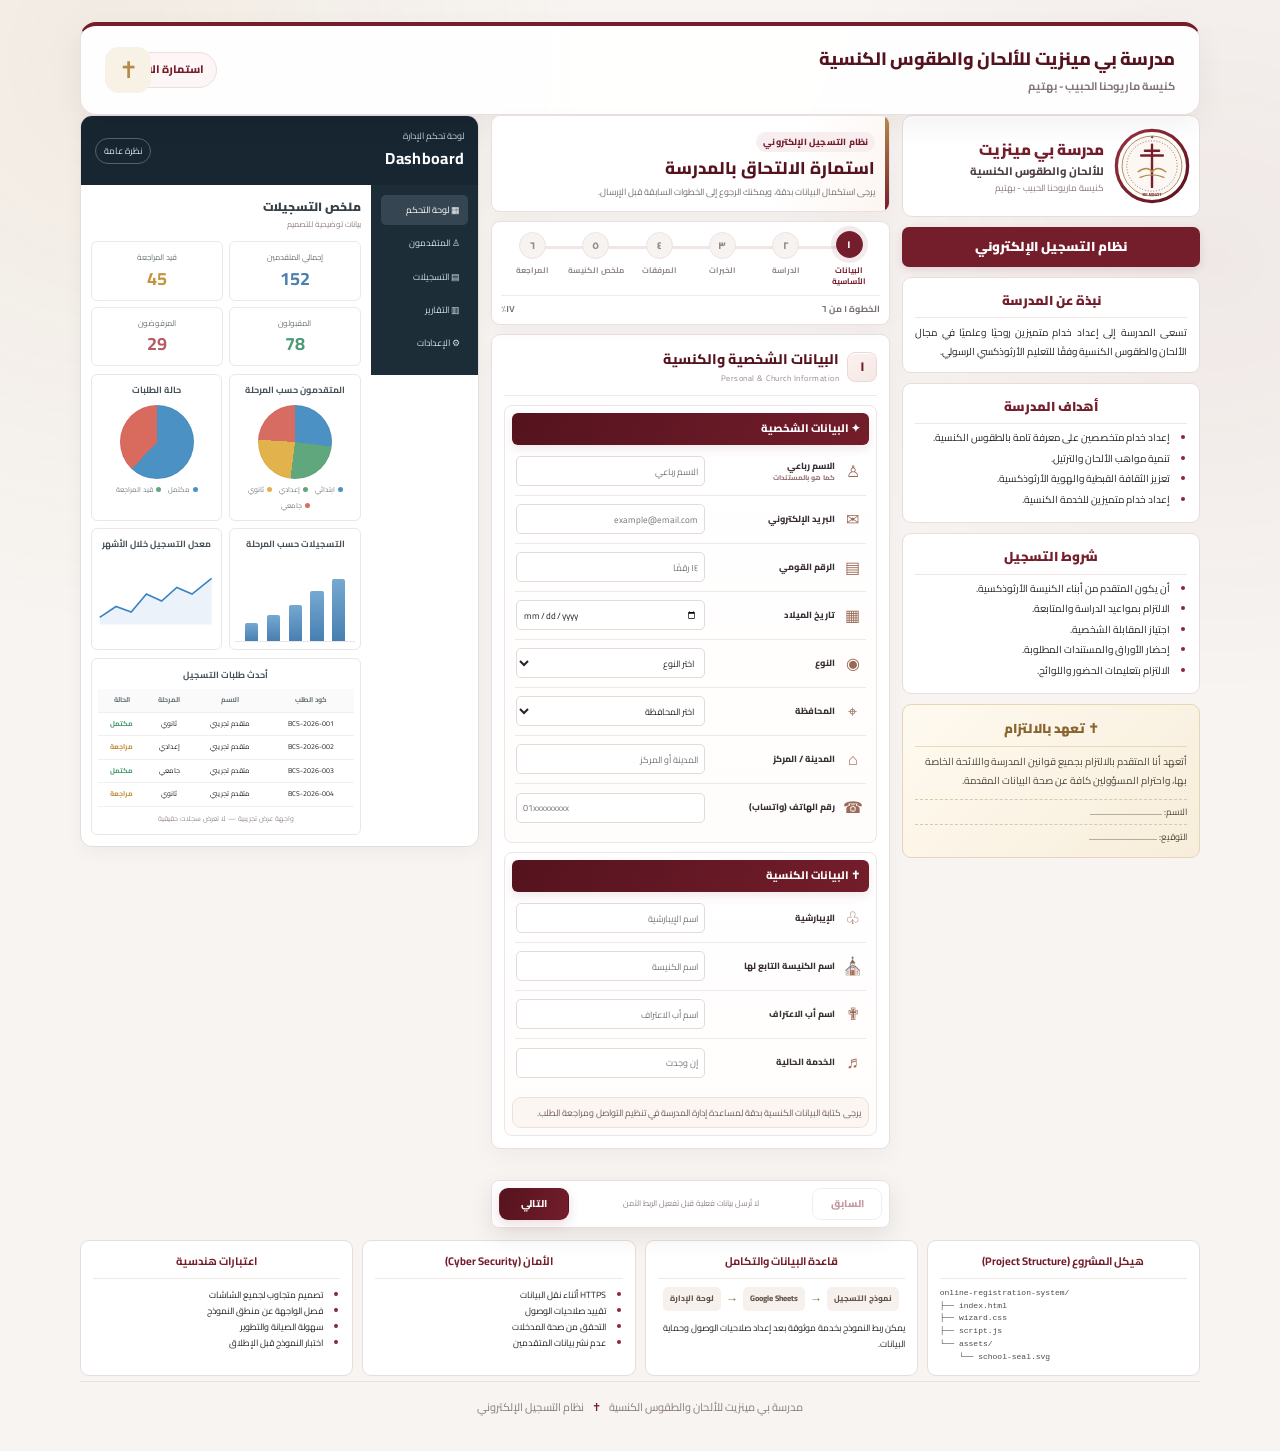
==== commit 8fe127d1: "Refresh the reference dashboard stylesheet version" ====
--- a/index.html
+++ b/index.html
@@ -6,7 +6,7 @@
 <title>استمارة التسجيل | مدرسة بي مينزيت</title>
 <link rel="preconnect" href="https://fonts.googleapis.com"><link rel="preconnect" href="https://fonts.gstatic.com" crossorigin>
 <link href="https://fonts.googleapis.com/css2?family=Cairo:wght@400;500;600;700;800&display=swap" rel="stylesheet">
-<link rel="stylesheet" href="wizard.css?v=20261120-polished"><script src="script.js?v=20261120-reference2" defer></script>
+<link rel="stylesheet" href="wizard.css?v=20261120-reference-layout"><script src="script.js?v=20261120-reference2" defer></script>
 </head>
 <body class="registration-app"><div class="app-shell">
 <header class="topbar"><div class="brand"><span><strong>مدرسة بي مينزيت للألحان والطقوس الكنسية</strong><small>كنيسة ماريوحنا الحبيب - بهتيم</small></span></div><span class="topbar-mark">استمارة الالتحاق</span></header>
--- a/wizard.css
+++ b/wizard.css
@@ -172,3 +172,142 @@
 @media(prefers-reduced-motion:reduce){
   *,*::before,*::after{scroll-behavior:auto!important;animation-duration:.01ms!important;transition-duration:.01ms!important}
 }
+
+/* Reference composition: school profile / live form / administration dashboard */
+.reference-layout{
+  width:100%;display:grid;grid-template-columns:minmax(220px,.88fr) minmax(390px,1.18fr) minmax(390px,1.18fr);
+  grid-template-areas:"left center dashboard" "bottom bottom bottom";
+  align-items:start;gap:12px;margin:0 auto;
+}
+.reference-left{grid-area:left;display:flex;flex-direction:column;gap:10px;min-width:0}
+.registration-center{grid-area:center;min-width:0}
+.reference-dashboard{grid-area:dashboard;min-width:0;overflow:hidden;border:1px solid #e5dddd;border-radius:12px;background:#fff;box-shadow:0 5px 18px #3210160b}
+.school-brand{display:flex;align-items:center;gap:10px;padding:12px 9px;background:#fff;border:1px solid #e7dddd;border-radius:10px}
+.school-brand img{width:76px;height:76px;flex:0 0 76px;object-fit:contain}
+.school-brand strong,.school-brand span,.school-brand small{display:block}
+.school-brand strong{font-size:15px;font-weight:900;color:#741d2b}
+.school-brand span{font-size:11px;font-weight:800;color:#4d4143;line-height:1.6}
+.school-brand small{font-size:9px;color:#8a7779}
+.side-ribbon{background:#741d2b;color:white;border-radius:7px;text-align:center;padding:8px;font-size:13px;font-weight:900;box-shadow:0 3px 9px #741d2b22}
+.side-card{padding:11px 12px;background:#fff;border:1px solid #e7dddd;border-radius:9px}
+.side-card h2,.pledge-card h2{margin:0 0 5px;color:#741d2b;font-size:13px;font-weight:900;text-align:center;border-bottom:1px solid #f0e6e6;padding-bottom:5px}
+.side-card p{margin:0;font-size:10px;line-height:1.9;text-align:justify}
+.side-card ul,.bottom-card ul{margin:4px 0 0;padding:0 17px 0 0}
+.side-card li{font-size:10px;line-height:1.85;margin:2px 0}
+.side-card li::marker,.bottom-card li::marker{color:#8c2634}
+.pledge-card{padding:12px;border:1px solid #e6d5b8;border-radius:9px;background:linear-gradient(135deg,#fffaf0,#f7edda);color:#51453a}
+.pledge-card h2{color:#89652e;border-color:#ead9b9}
+.pledge-card p{font-size:10px;line-height:1.9;margin:5px 0 9px}
+.pledge-card div{font-size:9px;border-top:1px dashed #d9c8a9;padding-top:4px;margin-top:4px}
+.registration-center .intro-card{padding:12px 14px;margin-bottom:9px;border-radius:9px}
+.registration-center .eyebrow{font-size:9px;padding:2px 7px}
+.registration-center .intro-card h1{font-size:17px;margin:3px 0}
+.registration-center .intro-card p{font-size:9px;line-height:1.7}
+.registration-center .stepper{padding:10px 9px 7px;margin-bottom:9px;border-radius:9px}
+.registration-center .stepper ol{gap:1px}
+.registration-center .step>span{width:27px;height:27px;font-size:10px}
+.registration-center .step small{font-size:8px;line-height:1.35}
+.registration-center .progress-track{top:24px}
+.registration-center .step-counter{font-size:9px;margin-top:7px;padding-top:5px}
+.registration-center .form-step{padding:12px;border-radius:9px}
+.registration-center .section-heading{gap:8px;padding-bottom:8px;margin-bottom:9px}
+.registration-center .section-icon{width:30px;height:30px;border-radius:8px;font-size:13px}
+.registration-center .section-heading h2{font-size:14px}
+.registration-center .section-heading p{font-size:8px}
+.registration-center .reference-columns{grid-template-columns:1fr;gap:9px}
+.registration-center .reference-section{padding:7px;border-radius:8px}
+.registration-center .reference-section-title{min-height:32px;padding:5px 9px;font-size:11px;border-radius:6px}
+.registration-center .reference-field{grid-template-columns:25px minmax(84px,.8fr) minmax(110px,1.2fr);gap:5px;min-height:48px;padding:4px 1px}
+.registration-center .field-icon{font-size:16px}
+.registration-center .field-name{font-size:9px;line-height:1.4}
+.registration-center .field-name small{font-size:7px}
+.registration-center .field-control input,.registration-center .field-control select{min-height:30px;padding:4px 6px;font-size:9px;border-radius:5px}
+.registration-center .church-fields .reference-field{min-height:48px}
+.registration-center .church-fields .field-icon{font-size:17px}
+.registration-center .church-fields .field-name{font-size:9px}
+.registration-center .church-fields .field-control input{min-height:30px}
+.registration-center .summary-note{font-size:9px;line-height:1.7;padding:7px;margin-top:7px}
+.registration-center .form-actions{position:static;bottom:auto;padding:7px;margin-top:8px;gap:6px;border-radius:8px}
+.registration-center .btn{min-width:70px;padding:6px 9px;font-size:10px!important}
+.registration-center .secure-note{font-size:8px}
+.registration-center .form-alert{font-size:9px;min-height:15px}
+.dashboard-head{display:flex;align-items:center;justify-content:space-between;padding:12px 14px;background:#172631;color:white}
+.dashboard-head small,.dashboard-head strong{display:block}
+.dashboard-head small{font-size:9px;color:#c6d1d8}
+.dashboard-head strong{font-size:16px;letter-spacing:.3px}
+.live-dot{font-size:9px;padding:4px 8px;border:1px solid #52636c;border-radius:20px;color:#d9e5e8}
+.dashboard-nav{display:flex;flex-direction:column;gap:3px;padding:10px;background:#1d2d38;color:#d5dfe3;min-height:190px;float:right;width:27%}
+.dashboard-nav span{font-size:9px;padding:7px 8px;border-radius:5px}
+.dashboard-nav .selected{background:#354652;color:white}
+.dashboard-content{margin-right:27%;padding:11px 10px;min-width:0}
+.dashboard-title{font-size:12px;font-weight:900;color:#354047;margin:0 0 9px}
+.dashboard-title small{display:block;font-size:8px;color:#9a8c8e;font-weight:500}
+.stat-grid{display:grid;grid-template-columns:repeat(2,minmax(0,1fr));gap:6px}
+.stat{padding:9px 5px;border:1px solid #e8e9e9;border-radius:6px;text-align:center;background:#fff}
+.stat small{display:block;font-size:8px;color:#6f777a}
+.stat b{display:block;font-size:18px;line-height:1.4}
+.stat.blue b{color:#4b7fae}.stat.gold b{color:#c2953e}.stat.green b{color:#4c9b75}.stat.red b{color:#b85a62}
+.chart-grid{display:grid;grid-template-columns:1fr 1fr;gap:7px;margin-top:8px}
+.chart-card{min-width:0;padding:7px 5px;border:1px solid #e9e7e7;border-radius:6px;background:#fff}
+.chart-card h3,.recent-card h3{font-size:9px;color:#465158;text-align:center;margin:0 0 6px}
+.pie-chart{width:74px;height:74px;border-radius:50%;margin:5px auto;background:conic-gradient(#4c91c4 0 27%,#60a77e 27% 52%,#e2b24d 52% 76%,#d76c63 76% 100%);position:relative}
+.pie-chart:after{content:"";position:absolute;inset:0;border-radius:50%;border:1px solid #0000000a}
+.pie-chart.second{background:conic-gradient(#4c91c4 0 62%,#d96a5e 62% 100%)}
+.chart-legend{display:flex;justify-content:center;flex-wrap:wrap;gap:4px 7px;font-size:7px;color:#778084}
+.chart-legend span:before{content:"";display:inline-block;width:5px;height:5px;margin-left:3px;border-radius:50%;background:#4c91c4}
+.chart-legend span:nth-child(2):before{background:#60a77e}.chart-legend span:nth-child(3):before{background:#e2b24d}.chart-legend span:nth-child(4):before{background:#d76c63}
+.bar-chart{height:84px;display:flex;align-items:end;justify-content:space-around;gap:7px;padding:8px 9px 0;border-bottom:1px solid #e8e8e8}
+.bar-chart i{display:block;width:13%;background:linear-gradient(#76a9d1,#477fb2);border-radius:2px 2px 0 0}
+.line-chart{display:block;width:100%;height:84px}
+.recent-card{margin-top:8px;padding:8px 6px;border:1px solid #e9e7e7;border-radius:6px}
+.table-scroll{overflow-x:auto}
+.recent-card table{width:100%;border-collapse:collapse;font-size:7px;white-space:nowrap}
+.recent-card th,.recent-card td{padding:5px 3px;text-align:center;border-bottom:1px solid #f0eeee}
+.recent-card th{color:#687176;background:#fafafa}
+.status-ok{color:#3f9a6b}.status-wait{color:#c28d39}
+.demo-caption{display:block;text-align:center;margin-top:6px;color:#9a8d8e;font-size:7px}
+.reference-bottom{grid-area:bottom;display:grid;grid-template-columns:repeat(4,minmax(0,1fr));gap:9px}
+.bottom-card{min-width:0;padding:11px 12px;background:#fff;border:1px solid #e7dddd;border-radius:9px}
+.bottom-card h3{font-size:11px;color:#741d2b;text-align:center;margin:0 0 8px;padding-bottom:6px;border-bottom:1px solid #f0e7e7}
+.bottom-card pre{margin:0;font:8px/1.6 ui-monospace,monospace;white-space:pre-wrap;overflow-wrap:anywhere;color:#51484a;direction:ltr;text-align:left}
+.bottom-card p,.bottom-card li{font-size:9px;line-height:1.8}
+.integration-flow{display:flex;align-items:center;justify-content:center;gap:5px;flex-wrap:wrap}
+.integration-flow span{padding:5px 7px;border-radius:5px;background:#f7f1ed;color:#63544c;font-size:8px;font-weight:800}
+.integration-flow b{color:#8d6c3d;font-size:12px}
+@media(max-width:1120px){
+ .reference-layout{grid-template-columns:minmax(190px,.8fr) minmax(330px,1.2fr);grid-template-areas:"left center" "dashboard dashboard" "bottom bottom"}
+ .reference-dashboard{display:grid;grid-template-columns:1fr}
+ .dashboard-nav{float:right;min-height:0}
+ .dashboard-content{margin-right:27%}
+}
+@media(max-width:700px){
+ .reference-layout{display:flex;flex-direction:column;gap:10px}
+ .reference-left,.registration-center,.reference-dashboard,.reference-bottom{width:100%}
+ .reference-left{display:grid;grid-template-columns:1fr 1fr;gap:7px}
+ .school-brand,.side-ribbon,.pledge-card{grid-column:1/-1}
+ .school-brand{justify-content:center}
+ .school-brand img{width:60px;height:60px;flex-basis:60px}
+ .school-brand strong{font-size:13px}
+ .side-card{padding:8px}
+ .side-card h2,.pledge-card h2{font-size:11px}
+ .side-card p,.side-card li,.pledge-card p{font-size:9px}
+ .registration-center .intro-card h1{font-size:16px}
+ .registration-center .reference-columns{grid-template-columns:1fr}
+ .dashboard-nav{width:100%;float:none;display:grid;grid-template-columns:repeat(5,1fr);gap:2px;min-height:0;padding:6px}
+ .dashboard-nav span{text-align:center;font-size:8px;padding:6px 2px}
+ .dashboard-content{margin:0;padding:9px}
+ .stat-grid{grid-template-columns:repeat(4,minmax(0,1fr))}
+ .stat small{font-size:7px}
+ .stat b{font-size:15px}
+ .chart-grid{gap:6px}
+ .reference-bottom{grid-template-columns:1fr 1fr;gap:7px}
+ .bottom-card{padding:8px}
+ .bottom-card h3{font-size:10px}
+}
+@media(max-width:380px){
+ .reference-left{grid-template-columns:1fr}
+ .school-brand,.side-ribbon,.pledge-card{grid-column:auto}
+ .reference-bottom{grid-template-columns:1fr}
+ .registration-center .reference-field{grid-template-columns:22px minmax(72px,.8fr) minmax(90px,1.2fr)}
+ .stat-grid{grid-template-columns:1fr 1fr}
+}
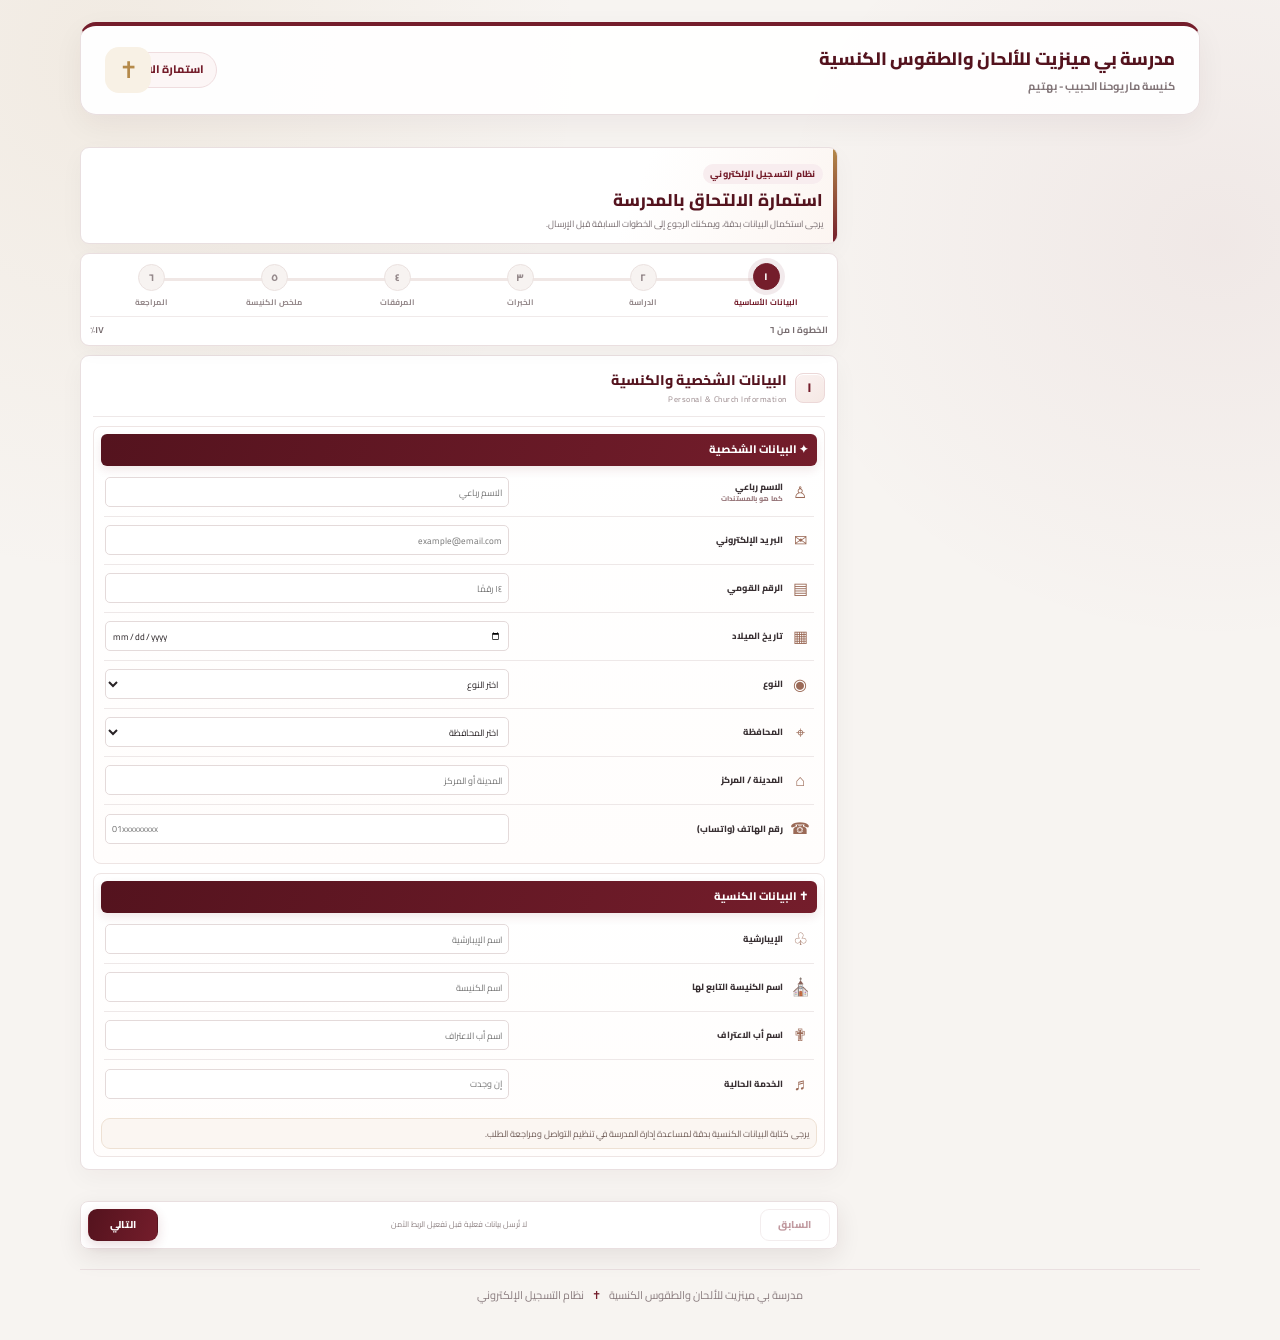
==== commit 14e49933: "Remove dashboard and side panels; keep registration form only" ====
--- a/index.html
+++ b/index.html
@@ -6,19 +6,12 @@
 <title>استمارة التسجيل | مدرسة بي مينزيت</title>
 <link rel="preconnect" href="https://fonts.googleapis.com"><link rel="preconnect" href="https://fonts.gstatic.com" crossorigin>
 <link href="https://fonts.googleapis.com/css2?family=Cairo:wght@400;500;600;700;800&display=swap" rel="stylesheet">
-<link rel="stylesheet" href="wizard.css?v=20261120-reference-layout"><script src="script.js?v=20261120-reference2" defer></script>
+<link rel="stylesheet" href="wizard.css?v=20261120-form-only"><script src="script.js?v=20261120-reference2" defer></script>
 </head>
 <body class="registration-app"><div class="app-shell">
 <header class="topbar"><div class="brand"><span><strong>مدرسة بي مينزيت للألحان والطقوس الكنسية</strong><small>كنيسة ماريوحنا الحبيب - بهتيم</small></span></div><span class="topbar-mark">استمارة الالتحاق</span></header>
-<main class="main-content reference-layout">
-<aside class="reference-left">
-  <div class="school-brand"><img src="assets/school-seal.svg" alt="شعار مدرسة بي مينزيت"><div><strong>مدرسة بي مينزيت</strong><span>للألحان والطقوس الكنسية</span><small>كنيسة ماريوحنا الحبيب - بهتيم</small></div></div>
-  <div class="side-ribbon">نظام التسجيل الإلكتروني</div>
-  <section class="side-card"><h2>نبذة عن المدرسة</h2><p>تسعى المدرسة إلى إعداد خدام متميزين روحيًا وعلميًا في مجال الألحان والطقوس الكنسية وفقًا للتعليم الأرثوذكسي الرسولي.</p></section>
-  <section class="side-card"><h2>أهداف المدرسة</h2><ul><li>إعداد خدام متخصصين على معرفة تامة بالطقوس الكنسية.</li><li>تنمية مواهب الألحان والترتيل.</li><li>تعزيز الثقافة القبطية والهوية الأرثوذكسية.</li><li>إعداد خدام متميزين للخدمة الكنسية.</li></ul></section>
-  <section class="side-card"><h2>شروط التسجيل</h2><ul><li>أن يكون المتقدم من أبناء الكنيسة الأرثوذكسية.</li><li>الالتزام بمواعيد الدراسة والمتابعة.</li><li>اجتياز المقابلة الشخصية.</li><li>إحضار الأوراق والمستندات المطلوبة.</li><li>الالتزام بتعليمات الحضور واللوائح.</li></ul></section>
-  <section class="pledge-card"><h2>✝ تعهد بالالتزام</h2><p>أتعهد أنا المتقدم بالالتزام بجميع قوانين المدرسة واللائحة الخاصة بها، واحترام المسؤولين كافة عن صحة البيانات المقدمة.</p><div>الاسم: ....................................</div><div>التوقيع: ..................................</div></section>
-</aside>
+<main class="main-content form-only-layout">
+
 <div class="registration-center">
 <section class="intro-card"><div class="eyebrow">نظام التسجيل الإلكتروني</div><h1>استمارة الالتحاق بالمدرسة</h1><p>يرجى استكمال البيانات بدقة، ويمكنك الرجوع إلى الخطوات السابقة قبل الإرسال.</p></section>
 <nav class="stepper" aria-label="مراحل التسجيل"><div class="progress-track"><span id="progress-fill"></span></div><ol>
@@ -58,30 +51,6 @@
 <section class="form-step" data-step="5" hidden><div class="section-heading"><span class="section-icon">٦</span><div><h2>مراجعة البيانات وإرسال الطلب</h2><p>Review &amp; Submit</p></div></div><p class="review-intro">راجِع البيانات التالية قبل الإرسال، ويمكنك الرجوع لأي خطوة لتعديلها.</p><div id="review-summary" class="review-grid"></div><div class="declaration"><h3>التعهد والإقرار</h3><p>أقر بصحة البيانات التي أدخلتها وأتعهد بالالتزام بقواعد المدرسة ولوائحها.</p><label><input type="checkbox" name="consent" required> أوافق على الشروط وأقر بصحة البيانات المقدمة. <b>*</b></label></div><div class="info-note warning" id="integration-notice">الإرسال الإلكتروني غير مفعّل بعد؛ لم يتم ربط Google Forms أو قاعدة بيانات. لن تُرسل بياناتك من هذه الصفحة.</div></section>
 <div class="form-alert" id="form-alert" role="alert" aria-live="polite"></div><div class="form-actions"><button type="button" class="btn btn-back" id="prev-step" disabled>السابق</button><span class="secure-note">لا تُرسل بيانات فعلية قبل تفعيل الربط الآمن</span><button type="button" class="btn btn-next" id="next-step">التالي</button><button type="submit" class="btn btn-submit" id="submit-form" hidden>إرسال طلب التسجيل</button></div>
 </form></div>
-<aside class="reference-dashboard" aria-label="لوحة متابعة إدارية">
-  <div class="dashboard-head"><div><small>لوحة تحكم الإدارة</small><strong>Dashboard</strong></div><span class="live-dot">نظرة عامة</span></div>
-  <div class="dashboard-nav"><span class="selected">▦ لوحة التحكم</span><span>♙ المتقدمون</span><span>▤ التسجيلات</span><span>▥ التقارير</span><span>⚙ الإعدادات</span></div>
-  <div class="dashboard-content">
-    <div class="dashboard-title">ملخص التسجيلات <small>بيانات توضيحية للتصميم</small></div>
-    <div class="stat-grid"><div class="stat blue"><small>إجمالي المتقدمين</small><b>152</b></div><div class="stat gold"><small>قيد المراجعة</small><b>45</b></div><div class="stat green"><small>المقبولون</small><b>78</b></div><div class="stat red"><small>المرفوضون</small><b>29</b></div></div>
-    <div class="chart-grid">
-      <section class="chart-card"><h3>المتقدمون حسب المرحلة</h3><div class="pie-chart"></div><div class="chart-legend"><span>ابتدائي</span><span>إعدادي</span><span>ثانوي</span><span>جامعي</span></div></section>
-      <section class="chart-card"><h3>حالة الطلبات</h3><div class="pie-chart second"></div><div class="chart-legend"><span>مكتمل</span><span>قيد المراجعة</span></div></section>
-      <section class="chart-card"><h3>التسجيلات حسب المرحلة</h3><div class="bar-chart"><i style="height:82%"></i><i style="height:66%"></i><i style="height:48%"></i><i style="height:34%"></i><i style="height:24%"></i></div></section>
-      <section class="chart-card"><h3>معدل التسجيل خلال الأشهر</h3><svg class="line-chart" viewBox="0 0 220 100" role="img" aria-label="رسم بياني توضيحي"><path d="M5 82 L35 62 L63 72 L91 39 L119 52 L147 27 L175 39 L211 10" fill="none" stroke="#3b83c5" stroke-width="3"/><path d="M5 82 L35 62 L63 72 L91 39 L119 52 L147 27 L175 39 L211 10 L211 95 L5 95Z" fill="#3b83c5" opacity=".10"/></svg></section>
-    </div>
-    <section class="recent-card"><h3>أحدث طلبات التسجيل</h3><div class="table-scroll"><table><thead><tr><th>كود الطلب</th><th>الاسم</th><th>المرحلة</th><th>الحالة</th></tr></thead><tbody><tr><td>BCS-2026-001</td><td>متقدم تجريبي</td><td>ثانوي</td><td><b class="status-ok">مكتمل</b></td></tr><tr><td>BCS-2026-002</td><td>متقدم تجريبي</td><td>إعدادي</td><td><b class="status-wait">مراجعة</b></td></tr><tr><td>BCS-2026-003</td><td>متقدم تجريبي</td><td>جامعي</td><td><b class="status-ok">مكتمل</b></td></tr><tr><td>BCS-2026-004</td><td>متقدم تجريبي</td><td>ثانوي</td><td><b class="status-wait">مراجعة</b></td></tr></tbody></table></div><span class="demo-caption">واجهة عرض تجريبية — لا تعرض سجلات حقيقية</span></section>
-  </div>
-</aside>
-<section class="reference-bottom">
-  <article class="bottom-card"><h3>هيكل المشروع (Project Structure)</h3><pre>online-registration-system/
-├── index.html
-├── wizard.css
-├── script.js
-└── assets/
-    └── school-seal.svg</pre></article>
-  <article class="bottom-card"><h3>قاعدة البيانات والتكامل</h3><div class="integration-flow"><span>نموذج التسجيل</span><b>→</b><span>Google Sheets</span><b>→</b><span>لوحة الإدارة</span></div><p>يمكن ربط النموذج بخدمة موثوقة بعد إعداد صلاحيات الوصول وحماية البيانات.</p></article>
-  <article class="bottom-card"><h3>الأمان (Cyber Security)</h3><ul><li>HTTPS أثناء نقل البيانات</li><li>تقييد صلاحيات الوصول</li><li>التحقق من صحة المدخلات</li><li>عدم نشر بيانات المتقدمين</li></ul></article>
-  <article class="bottom-card"><h3>اعتبارات هندسية</h3><ul><li>تصميم متجاوب لجميع الشاشات</li><li>فصل الواجهة عن منطق النموذج</li><li>سهولة الصيانة والتطوير</li><li>اختبار النموذج قبل الإطلاق</li></ul></article>
-</section>
+
+
 </main><footer class="site-footer">مدرسة بي مينزيت للألحان والطقوس الكنسية <span>✝</span> نظام التسجيل الإلكتروني</footer></div></body></html>
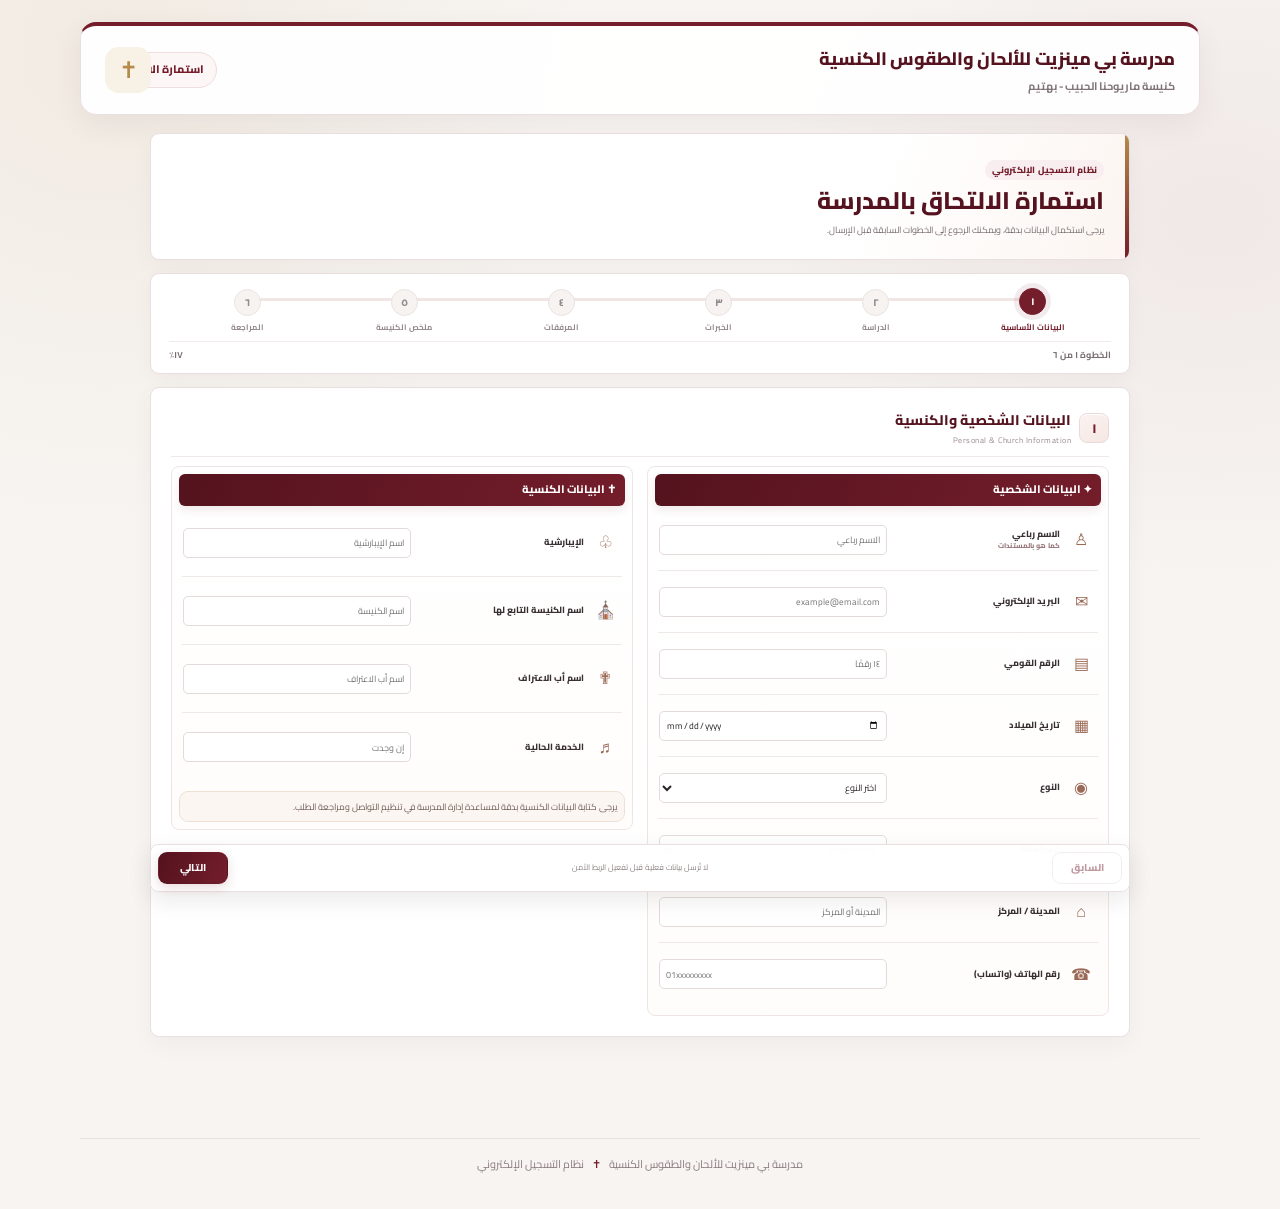
==== commit 5409b74e: "Refresh form stylesheet and validation script versions" ====
--- a/index.html
+++ b/index.html
@@ -6,7 +6,7 @@
 <title>استمارة التسجيل | مدرسة بي مينزيت</title>
 <link rel="preconnect" href="https://fonts.googleapis.com"><link rel="preconnect" href="https://fonts.gstatic.com" crossorigin>
 <link href="https://fonts.googleapis.com/css2?family=Cairo:wght@400;500;600;700;800&display=swap" rel="stylesheet">
-<link rel="stylesheet" href="wizard.css?v=20261120-form-only"><script src="script.js?v=20261120-reference2" defer></script>
+<link rel="stylesheet" href="wizard.css?v=20261120-form-reference"><script src="script.js?v=20261120-id-date-check" defer></script>
 </head>
 <body class="registration-app"><div class="app-shell">
 <header class="topbar"><div class="brand"><span><strong>مدرسة بي مينزيت للألحان والطقوس الكنسية</strong><small>كنيسة ماريوحنا الحبيب - بهتيم</small></span></div><span class="topbar-mark">استمارة الالتحاق</span></header>
--- a/wizard.css
+++ b/wizard.css
@@ -311,3 +311,48 @@
  .registration-center .reference-field{grid-template-columns:22px minmax(72px,.8fr) minmax(90px,1.2fr)}
  .stat-grid{grid-template-columns:1fr 1fr}
 }
+
+/* Form-only page: centered registration experience */
+.form-only-layout{
+  display:block!important;
+  width:min(100% - 36px,980px)!important;
+  max-width:980px!important;
+  margin:18px auto 22px!important;
+}
+.form-only-layout .registration-center{
+  display:block!important;
+  width:100%!important;
+  max-width:100%!important;
+  margin:0 auto!important;
+}
+.form-only-layout .intro-card{
+  padding:22px 25px;
+  margin-bottom:13px;
+}
+.form-only-layout .intro-card h1{font-size:24px}
+.form-only-layout .stepper{padding:15px 18px 10px;margin-bottom:13px}
+.form-only-layout .form-step{padding:20px}
+.form-only-layout .reference-columns{grid-template-columns:repeat(2,minmax(0,1fr));gap:14px}
+.form-only-layout .reference-section{height:100%}
+.form-only-layout .reference-field{
+  grid-template-columns:32px minmax(95px,.85fr) minmax(125px,1.15fr);
+  min-height:62px;
+}
+.form-only-layout .church-fields .reference-field{min-height:68px}
+.form-only-layout .fields-grid{grid-template-columns:repeat(2,minmax(0,1fr))}
+.form-only-layout .form-actions{position:sticky;bottom:8px}
+@media(max-width:820px){
+ .form-only-layout .reference-columns{grid-template-columns:1fr}
+}
+@media(max-width:620px){
+ .form-only-layout{width:calc(100% - 14px)!important;margin:9px auto 14px!important}
+ .form-only-layout .intro-card{padding:15px 13px}
+ .form-only-layout .intro-card h1{font-size:18px}
+ .form-only-layout .intro-card p{font-size:10px}
+ .form-only-layout .stepper{padding:10px 5px 8px}
+ .form-only-layout .form-step{padding:13px 9px}
+ .form-only-layout .reference-columns{grid-template-columns:1fr}
+ .form-only-layout .reference-field{grid-template-columns:25px minmax(76px,.82fr) minmax(100px,1.18fr)}
+ .form-only-layout .fields-grid{grid-template-columns:1fr}
+ .form-only-layout .form-actions{bottom:5px}
+}
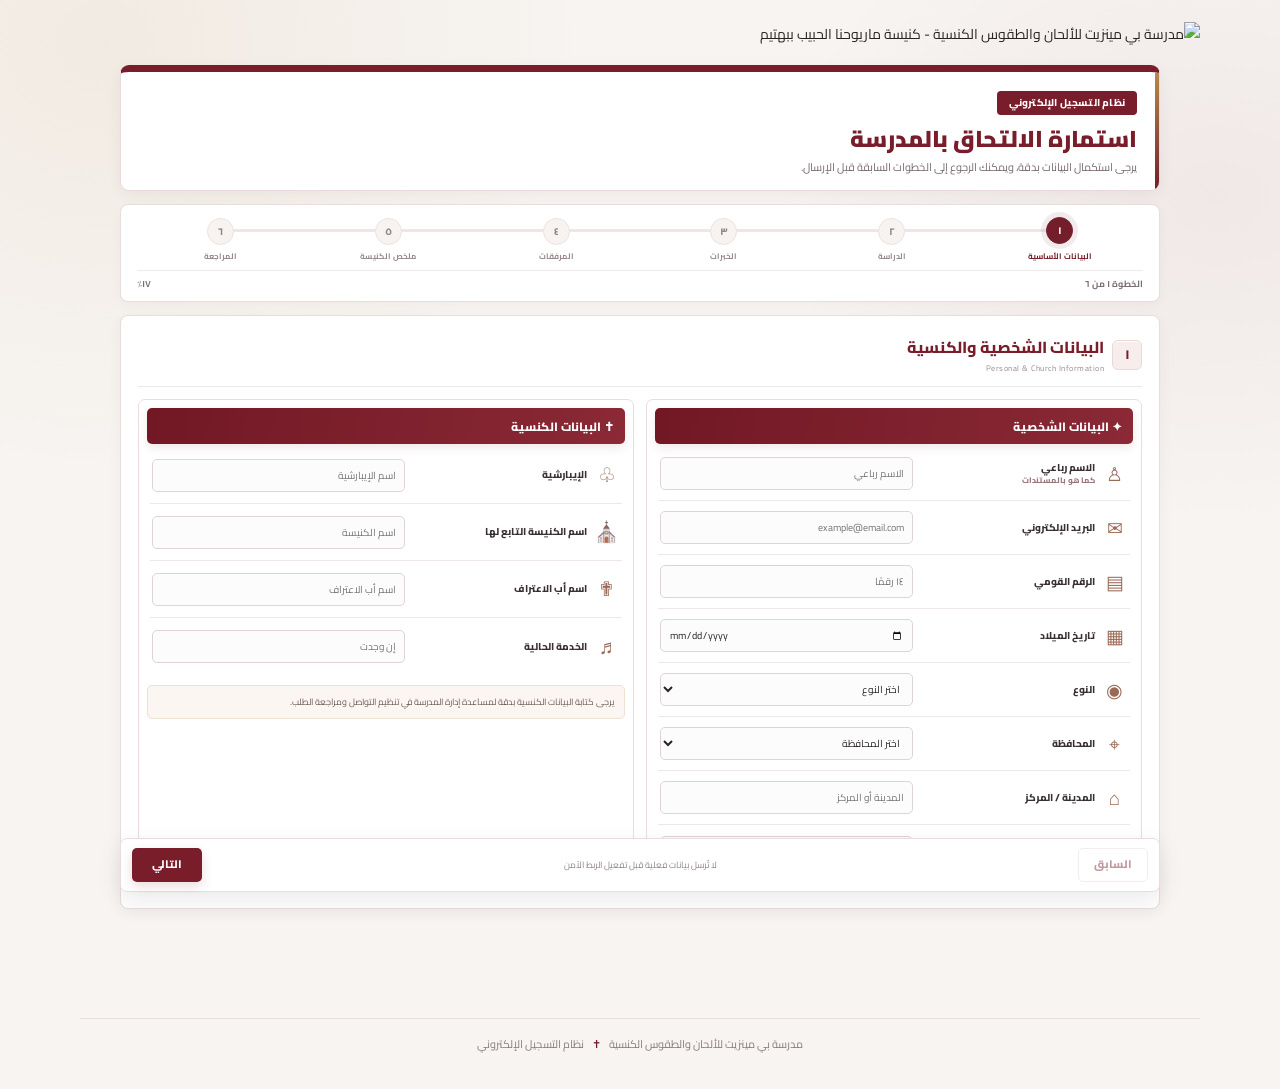
==== commit 6fa73abb: "Use the original school banner image from the repository" ====
--- a/index.html
+++ b/index.html
@@ -6,10 +6,10 @@
 <title>استمارة التسجيل | مدرسة بي مينزيت</title>
 <link rel="preconnect" href="https://fonts.googleapis.com"><link rel="preconnect" href="https://fonts.gstatic.com" crossorigin>
 <link href="https://fonts.googleapis.com/css2?family=Cairo:wght@400;500;600;700;800&display=swap" rel="stylesheet">
-<link rel="stylesheet" href="wizard.css?v=20261120-form-reference"><script src="script.js?v=20261120-id-date-check" defer></script>
+<link rel="stylesheet" href="wizard.css?v=20261120-school-banner"><script src="script.js?v=20261120-id-date-check" defer></script>
 </head>
 <body class="registration-app"><div class="app-shell">
-<header class="topbar"><div class="brand"><span><strong>مدرسة بي مينزيت للألحان والطقوس الكنسية</strong><small>كنيسة ماريوحنا الحبيب - بهتيم</small></span></div><span class="topbar-mark">استمارة الالتحاق</span></header>
+<header class="school-banner"><img src="https://raw.githubusercontent.com/mariam2009m44-lab/Online-Registration-System/main/IMG-20261111-WA0191(1).jpg" alt="مدرسة بي مينزيت للألحان والطقوس الكنسية - كنيسة ماريوحنا الحبيب ببهتيم"></header>
 <main class="main-content form-only-layout">
 
 <div class="registration-center">
--- a/wizard.css
+++ b/wizard.css
@@ -356,3 +356,152 @@
  .form-only-layout .fields-grid{grid-template-columns:1fr}
  .form-only-layout .form-actions{bottom:5px}
 }
+
+/* Reference form styling: compact two-panel registration sheet */
+.form-only-layout{
+  width:min(100% - 28px,1040px)!important;
+  max-width:1040px!important;
+  margin:18px auto 24px!important;
+}
+.form-only-layout .intro-card{
+  background:#fff;
+  border:1px solid #e8dada;
+  border-top:7px solid #791d2b;
+  border-radius:9px;
+  padding:17px 22px 14px;
+  box-shadow:0 4px 15px rgba(63,19,27,.05);
+}
+.form-only-layout .eyebrow{
+  display:inline-block;
+  padding:3px 12px;
+  color:#fff;
+  background:#791d2b;
+  border-radius:4px;
+  font-size:10px;
+}
+.form-only-layout .intro-card h1{
+  margin:7px 0 2px;
+  color:#791d2b;
+  font-size:23px;
+  font-weight:900;
+}
+.form-only-layout .intro-card p{font-size:11px;color:#76696a}
+.form-only-layout .stepper{
+  border-radius:8px;
+  border:1px solid #e7dddd;
+  box-shadow:0 3px 12px rgba(63,19,27,.035);
+  padding:13px 16px 9px;
+}
+.form-only-layout .form-step{
+  border-radius:8px;
+  border:1px solid #e6dddd;
+  box-shadow:0 4px 15px rgba(63,19,27,.045);
+  padding:17px;
+}
+.form-only-layout .section-heading{
+  margin-bottom:12px;
+  padding-bottom:10px;
+}
+.form-only-layout .section-icon{
+  border-radius:6px;
+  background:#f7eded;
+  color:#791d2b;
+}
+.form-only-layout .section-heading h2{
+  font-size:16px;
+  color:#791d2b;
+}
+.form-only-layout .reference-columns{
+  grid-template-columns:minmax(0,1fr) minmax(0,1fr);
+  gap:12px;
+  align-items:stretch;
+}
+.form-only-layout .reference-section{
+  border-radius:7px;
+  border:1px solid #e8dddd;
+  padding:8px;
+  background:#fff;
+}
+.form-only-layout .reference-section-title{
+  min-height:36px;
+  padding:6px 11px;
+  background:linear-gradient(100deg,#711824,#8b2936);
+  border-radius:5px;
+  font-size:12px;
+}
+.form-only-layout .reference-field{
+  grid-template-columns:27px minmax(92px,.82fr) minmax(110px,1.18fr);
+  min-height:54px;
+  gap:6px;
+  padding:5px 2px;
+}
+.form-only-layout .field-icon{font-size:19px}
+.form-only-layout .field-name{font-size:10px;line-height:1.45}
+.form-only-layout .field-name small{font-size:8px}
+.form-only-layout .field-control input,
+.form-only-layout .field-control select{
+  min-height:33px;
+  padding:5px 8px;
+  border-radius:5px;
+  border-color:#ded4d5;
+  background:#fdfcfc;
+  font-size:10px;
+}
+.form-only-layout .church-fields .reference-field{min-height:57px}
+.form-only-layout .church-fields .field-icon{font-size:20px}
+.form-only-layout .church-fields .field-name{font-size:10px}
+.form-only-layout .church-fields .field-control input{min-height:33px}
+.form-only-layout .summary-note{
+  border-radius:5px;
+  padding:8px 10px;
+  font-size:9px;
+}
+.form-only-layout .form-actions{
+  border:1px solid #e8dddd;
+  border-radius:7px;
+  padding:9px 11px;
+  background:#fff;
+}
+.form-only-layout .btn{
+  border-radius:5px;
+  font-size:11px!important;
+}
+.form-only-layout .btn-next,.form-only-layout .btn-submit{
+  background:#791d2b;
+}
+.form-only-layout .secure-note{font-size:9px}
+.form-only-layout .field-control input[aria-invalid="true"]{
+  border-color:#bd4651;
+  background:#fff8f8;
+}
+.form-only-layout .field-hint{
+  display:block;
+  color:#8a7476;
+  font-size:8px;
+  margin-top:3px;
+}
+@media(max-width:820px){
+  .form-only-layout .reference-columns{grid-template-columns:1fr}
+}
+@media(max-width:620px){
+  .form-only-layout{width:calc(100% - 12px)!important;margin:8px auto 14px!important}
+  .form-only-layout .intro-card{padding:13px 11px}
+  .form-only-layout .intro-card h1{font-size:18px}
+  .form-only-layout .stepper{padding:10px 5px 8px}
+  .form-only-layout .form-step{padding:11px 8px}
+  .form-only-layout .reference-columns{grid-template-columns:1fr}
+  .form-only-layout .reference-field{
+    grid-template-columns:24px minmax(75px,.82fr) minmax(100px,1.18fr);
+    min-height:51px;
+    gap:4px;
+  }
+  .form-only-layout .field-name{font-size:9px}
+  .form-only-layout .field-control input,
+  .form-only-layout .field-control select{font-size:10px;min-height:34px}
+  .form-only-layout .church-fields .reference-field{min-height:53px}
+}
+@media(max-width:370px){
+  .form-only-layout .reference-field{
+    grid-template-columns:20px minmax(68px,.8fr) minmax(90px,1.2fr);
+  }
+}
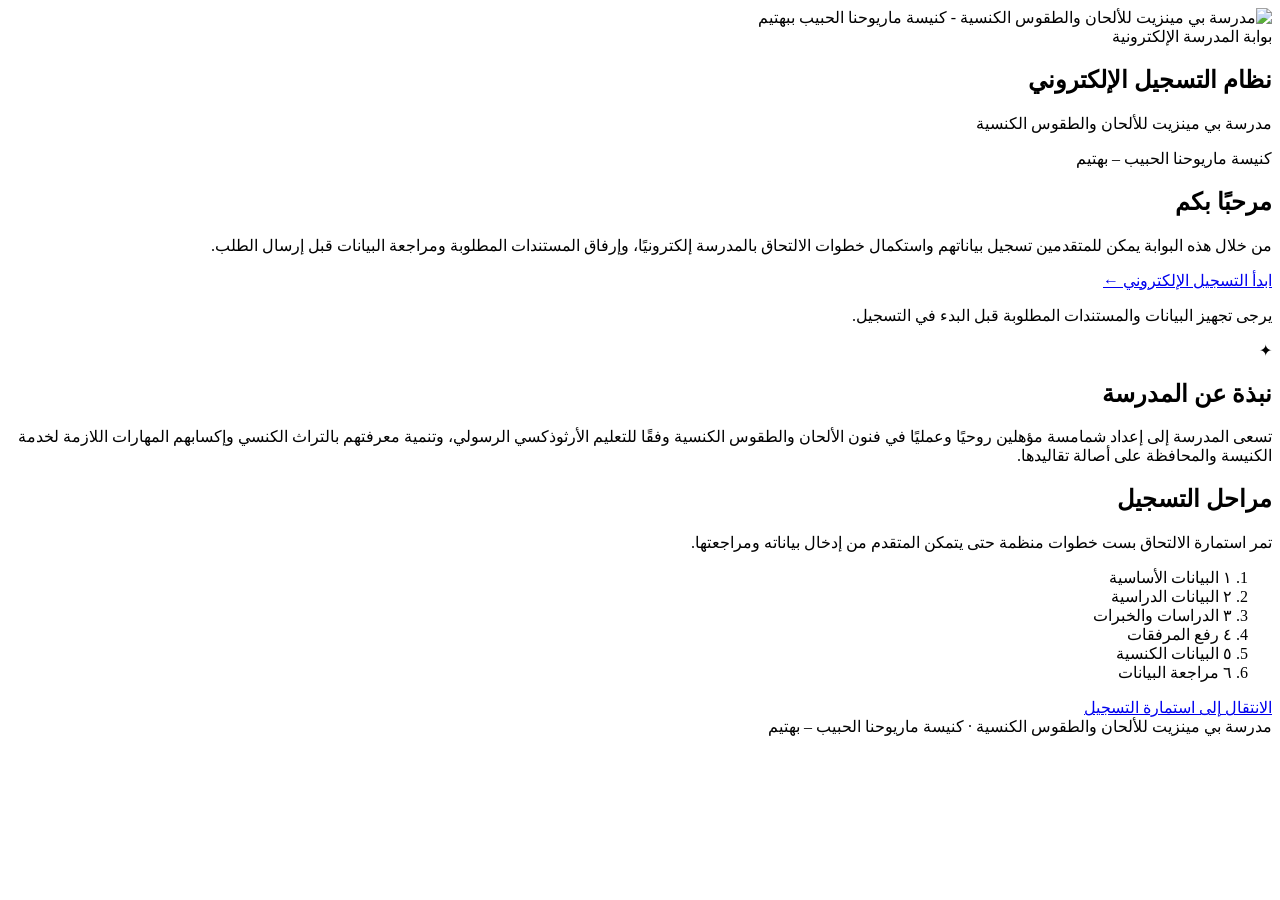
==== commit bf165ff3: "Create the registration system homepage and link to the form" ====
--- a/index.html
+++ b/index.html
@@ -1,56 +1,53 @@
 <!doctype html>
 <html lang="ar" dir="rtl">
 <head>
-<meta charset="utf-8"><meta name="viewport" content="width=device-width,initial-scale=1,viewport-fit=cover">
+<meta charset="utf-8">
+<meta name="viewport" content="width=device-width,initial-scale=1,viewport-fit=cover">
 <meta name="theme-color" content="#821d28">
-<title>استمارة التسجيل | مدرسة بي مينزيت</title>
-<link rel="preconnect" href="https://fonts.googleapis.com"><link rel="preconnect" href="https://fonts.gstatic.com" crossorigin>
-<link href="https://fonts.googleapis.com/css2?family=Cairo:wght@400;500;600;700;800&display=swap" rel="stylesheet">
-<link rel="stylesheet" href="wizard.css?v=20261120-school-banner"><script src="script.js?v=20261120-id-date-check" defer></script>
+<meta name="description" content="نظام التسجيل الإلكتروني لمدرسة بي مينزيت للألحان والطقوس الكنسية بكنيسة ماريوحنا الحبيب - بهتيم.">
+<title>نظام التسجيل الإلكتروني | مدرسة بي مينزيت</title>
+<link rel="preconnect" href="https://fonts.googleapis.com">
+<link rel="preconnect" href="https://fonts.gstatic.com" crossorigin>
+<link href="https://fonts.googleapis.com/css2?family=Cairo:wght@400;500;600;700;800;900&display=swap" rel="stylesheet">
+<link rel="stylesheet" href="home.css?v=1">
 </head>
-<body class="registration-app"><div class="app-shell">
-<header class="school-banner"><img src="https://raw.githubusercontent.com/mariam2009m44-lab/Online-Registration-System/main/IMG-20261111-WA0191(1).jpg" alt="مدرسة بي مينزيت للألحان والطقوس الكنسية - كنيسة ماريوحنا الحبيب ببهتيم"></header>
-<main class="main-content form-only-layout">
-
-<div class="registration-center">
-<section class="intro-card"><div class="eyebrow">نظام التسجيل الإلكتروني</div><h1>استمارة الالتحاق بالمدرسة</h1><p>يرجى استكمال البيانات بدقة، ويمكنك الرجوع إلى الخطوات السابقة قبل الإرسال.</p></section>
-<nav class="stepper" aria-label="مراحل التسجيل"><div class="progress-track"><span id="progress-fill"></span></div><ol>
-<li class="step active" data-step-indicator="0"><span>١</span><small>البيانات الأساسية</small></li><li class="step" data-step-indicator="1"><span>٢</span><small>الدراسة</small></li><li class="step" data-step-indicator="2"><span>٣</span><small>الخبرات</small></li><li class="step" data-step-indicator="3"><span>٤</span><small>المرفقات</small></li><li class="step" data-step-indicator="4"><span>٥</span><small>ملخص الكنيسة</small></li><li class="step" data-step-indicator="5"><span>٦</span><small>المراجعة</small></li></ol><div class="step-counter"><span id="step-number">الخطوة ١ من ٦</span><span id="progress-percent">١٧٪</span></div></nav>
-<form id="registration-form" novalidate>
-<section class="form-step active" data-step="0">
-<div class="section-heading"><span class="section-icon">١</span><div><h2>البيانات الشخصية والكنسية</h2><p>Personal &amp; Church Information</p></div></div>
-<div class="reference-columns">
-<div class="reference-column"><section class="reference-section"><div class="reference-section-title">✦ البيانات الشخصية</div><div class="reference-fields">
-<label class="reference-field"><span class="field-icon">♙</span><span class="field-name">الاسم رباعي <small>كما هو بالمستندات</small></span><span class="field-control"><input name="fullName" autocomplete="name" required maxlength="150" placeholder="الاسم رباعي"></span></label>
-<label class="reference-field"><span class="field-icon">✉</span><span class="field-name">البريد الإلكتروني</span><span class="field-control"><input name="email" type="email" autocomplete="email" required placeholder="example@email.com"></span></label>
-<label class="reference-field"><span class="field-icon">▤</span><span class="field-name">الرقم القومي</span><span class="field-control"><input name="nationalId" inputmode="numeric" maxlength="14" minlength="14" required placeholder="١٤ رقمًا"></span></label>
-<label class="reference-field"><span class="field-icon">▦</span><span class="field-name">تاريخ الميلاد</span><span class="field-control"><input name="birthDate" type="date" required></span></label>
-<label class="reference-field"><span class="field-icon">◉</span><span class="field-name">النوع</span><span class="field-control"><select name="gender" required><option value="">اختر النوع</option><option>ذكر</option><option>أنثى</option></select></span></label>
-<label class="reference-field"><span class="field-icon">⌖</span><span class="field-name">المحافظة</span><span class="field-control"><select name="governorate" required><option value="">اختر المحافظة</option><option>القاهرة</option><option>الجيزة</option><option>الإسكندرية</option><option>القليوبية</option><option>كفر الشيخ</option><option>الغربية</option><option>البحيرة</option><option>الدقهلية</option><option>الشرقية</option><option>أخرى</option></select></span></label>
-<label class="reference-field"><span class="field-icon">⌂</span><span class="field-name">المدينة / المركز</span><span class="field-control"><input name="city" required placeholder="المدينة أو المركز"></span></label>
-<label class="reference-field"><span class="field-icon">☎</span><span class="field-name">رقم الهاتف (واتساب)</span><span class="field-control"><input name="phone" type="tel" inputmode="tel" required placeholder="01xxxxxxxxx"></span></label>
-</div></section></div>
-<div class="reference-column"><section class="reference-section church-section"><div class="reference-section-title">✝ البيانات الكنسية</div><div class="reference-fields church-fields">
-<label class="reference-field"><span class="field-icon">♧</span><span class="field-name">الإيبارشية</span><span class="field-control"><input name="diocese" required placeholder="اسم الإيبارشية"></span></label>
-<label class="reference-field"><span class="field-icon">⛪</span><span class="field-name">اسم الكنيسة التابع لها</span><span class="field-control"><input name="church" required placeholder="اسم الكنيسة"></span></label>
-<label class="reference-field"><span class="field-icon">✟</span><span class="field-name">اسم أب الاعتراف</span><span class="field-control"><input name="confessor" required placeholder="اسم أب الاعتراف"></span></label>
-<label class="reference-field"><span class="field-icon">♬</span><span class="field-name">الخدمة الحالية</span><span class="field-control"><input name="currentService" placeholder="إن وجدت"></span></label>
-</div><div class="summary-note">يرجى كتابة البيانات الكنسية بدقة لمساعدة إدارة المدرسة في تنظيم التواصل ومراجعة الطلب.</div></section></div></div>
-</section>
-<section class="form-step" data-step="1" hidden><div class="section-heading"><span class="section-icon">٢</span><div><h2>البيانات التعليمية والدراسية</h2><p>Education Information</p></div></div><section class="reference-section"><div class="reference-section-title">▤ المؤهل والمرحلة الدراسية</div><div class="fields-grid">
-<label class="field"><span>المرحلة الدراسية / السنة <b>*</b></span><select name="educationLevel" required><option value="">اختر المرحلة</option><option>ابتدائي</option><option>إعدادي</option><option>ثانوي</option><option>جامعي</option><option>خريج</option></select></label>
-<label class="field"><span>اسم المدرسة / الجامعة</span><input name="institution" placeholder="اسم المؤسسة التعليمية"></label><label class="field"><span>الكلية / التخصص</span><input name="faculty" placeholder="الكلية أو التخصص"></label><label class="field"><span>السنة الدراسية الجامعية</span><select name="universityYear"><option value="">اختر إن وجد</option><option>الأولى</option><option>الثانية</option><option>الثالثة</option><option>الرابعة</option><option>دراسات عليا</option></select></label></div></section></section>
-<section class="form-step" data-step="2" hidden><div class="section-heading"><span class="section-icon">٣</span><div><h2>الدراسات والخبرات والمواهب</h2><p>Studies, Experience &amp; Skills</p></div></div><section class="reference-section"><div class="reference-section-title">✦ المهارات والمستويات</div><div class="fields-grid">
-<label class="field full"><span>الدراسات أو الدورات السابقة</span><textarea name="studies" rows="3" placeholder="اذكر الدراسات أو الدورات ذات الصلة"></textarea></label><label class="field"><span>المواهب الخاصة</span><textarea name="talents" rows="3" placeholder="ألحان، ترانيم، عزف، وغيرها"></textarea></label><label class="field"><span>المهارات الشخصية أو التقنية</span><textarea name="skills" rows="3" placeholder="تنظيم، تصميم، قيادة، وغيرها"></textarea></label>
-<label class="field"><span>مستواك في الألحان</span><select name="chantLevel"><option>مبتدئ</option><option>متوسط</option><option>متقدم</option></select></label><label class="field"><span>مستواك في اللغة القبطية</span><select name="copticLevel"><option>مبتدئ</option><option>متوسط</option><option>متقدم</option></select></label><label class="field"><span>مستواك في الطقس</span><select name="ritualLevel"><option>مبتدئ</option><option>متوسط</option><option>متقدم</option></select></label></div></section></section>
-<section class="form-step" data-step="3" hidden><div class="section-heading"><span class="section-icon">٤</span><div><h2>رفع الملفات والمستندات</h2><p>Documents &amp; Attachments</p></div></div><div class="info-note warning">اختيار الملفات هنا للمعاينة داخل النموذج فقط. لم يتم إعداد تخزين آمن أو ربط رفع الملفات بعد.</div><div class="upload-grid">
-<label class="upload-card"><span class="upload-symbol">▧</span><strong>الصورة الشخصية</strong><small>صورة واضحة للمتقدم</small><input type="file" name="profilePhoto" accept="image/*"></label><label class="upload-card"><span class="upload-symbol">▤</span><strong>شهادة الميلاد</strong><small>صورة أو PDF</small><input type="file" name="birthCertificate" accept="image/*,.pdf"></label><label class="upload-card"><span class="upload-symbol">▤</span><strong>الرقم القومي</strong><small>صورة أو PDF</small><input type="file" name="nationalIdFile" accept="image/*,.pdf"></label><label class="upload-card"><span class="upload-symbol">＋</span><strong>مستندات أخرى</strong><small>شهادات أو إثباتات إضافية</small><input type="file" name="otherFiles" accept="image/*,.pdf" multiple></label></div></section>
-<section class="form-step" data-step="4" hidden><div class="section-heading"><span class="section-icon">٥</span><div><h2>ملخص بيانات الكنيسة</h2><p>Church Details Summary</p></div></div><section class="reference-section church-summary"><h3>بيانات التواصل والانتماء الكنسي</h3><div class="summary-row"><b>✝</b><span>الإيبارشية</span><strong id="church-diocese">يُستكمل من بياناتك</strong></div><div class="summary-row"><b>⛪</b><span>الكنيسة</span><strong id="church-name">يُستكمل من بياناتك</strong></div><div class="summary-row"><b>✟</b><span>أب الاعتراف</span><strong id="church-confessor">يُستكمل من بياناتك</strong></div><div class="summary-row"><b>♬</b><span>الخدمة الحالية</span><strong id="church-service">يُستكمل من بياناتك</strong></div></section>
-<section class="reference-section conditions-section"><h3 class="conditions-heading">شروط وتعليمات التسجيل</h3><div class="condition-row"><span>١</span><b>صحة البيانات</b><strong>تأكد من كتابة البيانات بشكل صحيح ومطابق للمستندات.</strong></div><div class="condition-row"><span>٢</span><b>المستندات</b><strong>تجهيز المستندات المطلوبة وفق تعليمات إدارة المدرسة.</strong></div><div class="condition-row"><span>٣</span><b>مراجعة الطلب</b><strong>إرسال الطلب لا يعني القبول النهائي، ويخضع للمراجعة.</strong></div></section>
-<section class="reference-section notes-section"><h3 class="notes-heading">ملاحظات مهمة</h3><ul><li>يرجى مراجعة جميع البيانات قبل إرسال الطلب.</li><li>لا ترسل مستنداتك الحساسة عبر هذه النسخة قبل تفعيل وسيلة رفع آمنة.</li><li>سيتم الإعلان عن خطوات المتابعة من خلال إدارة المدرسة.</li></ul></section></section>
-<section class="form-step" data-step="5" hidden><div class="section-heading"><span class="section-icon">٦</span><div><h2>مراجعة البيانات وإرسال الطلب</h2><p>Review &amp; Submit</p></div></div><p class="review-intro">راجِع البيانات التالية قبل الإرسال، ويمكنك الرجوع لأي خطوة لتعديلها.</p><div id="review-summary" class="review-grid"></div><div class="declaration"><h3>التعهد والإقرار</h3><p>أقر بصحة البيانات التي أدخلتها وأتعهد بالالتزام بقواعد المدرسة ولوائحها.</p><label><input type="checkbox" name="consent" required> أوافق على الشروط وأقر بصحة البيانات المقدمة. <b>*</b></label></div><div class="info-note warning" id="integration-notice">الإرسال الإلكتروني غير مفعّل بعد؛ لم يتم ربط Google Forms أو قاعدة بيانات. لن تُرسل بياناتك من هذه الصفحة.</div></section>
-<div class="form-alert" id="form-alert" role="alert" aria-live="polite"></div><div class="form-actions"><button type="button" class="btn btn-back" id="prev-step" disabled>السابق</button><span class="secure-note">لا تُرسل بيانات فعلية قبل تفعيل الربط الآمن</span><button type="button" class="btn btn-next" id="next-step">التالي</button><button type="submit" class="btn btn-submit" id="submit-form" hidden>إرسال طلب التسجيل</button></div>
-</form></div>
-
-
-</main><footer class="site-footer">مدرسة بي مينزيت للألحان والطقوس الكنسية <span>✝</span> نظام التسجيل الإلكتروني</footer></div></body></html>+<body>
+<header class="school-banner">
+  <img src="https://raw.githubusercontent.com/mariam2009m44-lab/Online-Registration-System/main/IMG-20261111-WA0191(1).jpg" alt="مدرسة بي مينزيت للألحان والطقوس الكنسية - كنيسة ماريوحنا الحبيب ببهتيم">
+</header>
+<main class="home-wrap">
+  <section class="welcome-card">
+    <span class="eyebrow">بوابة المدرسة الإلكترونية</span>
+    <h1>نظام التسجيل الإلكتروني</h1>
+    <p class="lead">مدرسة بي مينزيت للألحان والطقوس الكنسية</p>
+    <p class="church">كنيسة ماريوحنا الحبيب – بهتيم</p>
+    <div class="welcome-divider"></div>
+    <h2>مرحبًا بكم</h2>
+    <p class="welcome-copy">من خلال هذه البوابة يمكن للمتقدمين تسجيل بياناتهم واستكمال خطوات الالتحاق بالمدرسة إلكترونيًا، وإرفاق المستندات المطلوبة ومراجعة البيانات قبل إرسال الطلب.</p>
+    <a class="start-button" href="registration.html">ابدأ التسجيل الإلكتروني <span aria-hidden="true">←</span></a>
+    <p class="small-note">يرجى تجهيز البيانات والمستندات المطلوبة قبل البدء في التسجيل.</p>
+  </section>
+  <section class="about-card">
+    <div class="about-icon" aria-hidden="true">✦</div>
+    <div>
+      <h2>نبذة عن المدرسة</h2>
+      <p>تسعى المدرسة إلى إعداد شمامسة مؤهلين روحيًا وعمليًا في فنون الألحان والطقوس الكنسية وفقًا للتعليم الأرثوذكسي الرسولي، وتنمية معرفتهم بالتراث الكنسي وإكسابهم المهارات اللازمة لخدمة الكنيسة والمحافظة على أصالة تقاليدها.</p>
+    </div>
+  </section>
+  <section class="steps-card">
+    <h2>مراحل التسجيل</h2>
+    <p>تمر استمارة الالتحاق بست خطوات منظمة حتى يتمكن المتقدم من إدخال بياناته ومراجعتها.</p>
+    <ol>
+      <li><span>١</span> البيانات الأساسية</li>
+      <li><span>٢</span> البيانات الدراسية</li>
+      <li><span>٣</span> الدراسات والخبرات</li>
+      <li><span>٤</span> رفع المرفقات</li>
+      <li><span>٥</span> البيانات الكنسية</li>
+      <li><span>٦</span> مراجعة البيانات</li>
+    </ol>
+    <a class="text-link" href="registration.html">الانتقال إلى استمارة التسجيل</a>
+  </section>
+</main>
+<footer>مدرسة بي مينزيت للألحان والطقوس الكنسية · كنيسة ماريوحنا الحبيب – بهتيم</footer>
+</body>
+</html>
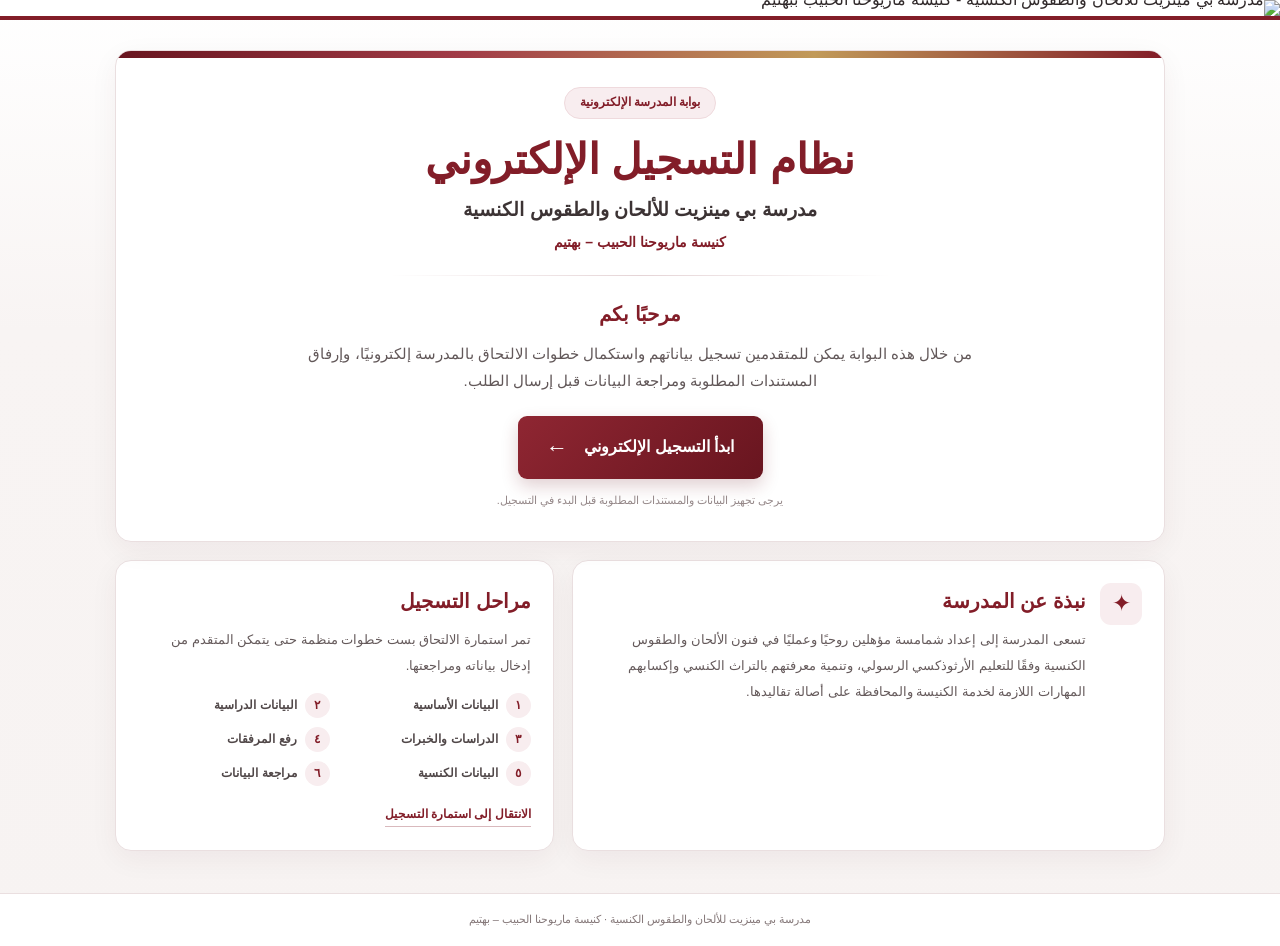
==== commit abaeb8b0: "Use Noto Naskh Arabic and Noto Sans Coptic on homepage" ====
--- a/index.html
+++ b/index.html
@@ -8,8 +8,8 @@
 <title>نظام التسجيل الإلكتروني | مدرسة بي مينزيت</title>
 <link rel="preconnect" href="https://fonts.googleapis.com">
 <link rel="preconnect" href="https://fonts.gstatic.com" crossorigin>
-<link href="https://fonts.googleapis.com/css2?family=Cairo:wght@400;500;600;700;800;900&display=swap" rel="stylesheet">
-<link rel="stylesheet" href="home.css?v=1">
+<link href="https://fonts.googleapis.com/css2?family=Noto+Naskh+Arabic:wght@400;500;600;700&family=Noto+Sans+Coptic&display=swap" rel="stylesheet">
+<link rel="stylesheet" href="home.css?v=2">
 </head>
 <body>
 <header class="school-banner">
--- a/home.css
+++ b/home.css
@@ -0,0 +1,32 @@
+:root{--wine:#821d28;--wine-dark:#68151f;--ink:#30292a;--muted:#776c6d;--line:#eadfe0;--paper:#fff;--page:#f7f3f2;--gold:#c19a59}
+*{box-sizing:border-box}
+html{min-height:100%;background:var(--page)}
+body{margin:0;min-height:100vh;background:linear-gradient(180deg,#fff 0,#f8f4f3 330px,#f7f3f2 100%);font-family:"Cairo",Arial,sans-serif;color:var(--ink);line-height:1.8}
+.school-banner{width:100%;background:#fff;line-height:0;overflow:hidden;border-bottom:4px solid var(--wine)}
+.school-banner img{display:block;width:100%;height:auto;object-fit:contain}
+.home-wrap{width:min(100% - 30px,1050px);margin:30px auto 42px;display:grid;grid-template-columns:1.15fr .85fr;gap:18px}
+.welcome-card,.about-card,.steps-card{background:#fff;border:1px solid var(--line);border-radius:16px;box-shadow:0 8px 28px rgba(66,24,29,.055)}
+.welcome-card{grid-column:1/-1;text-align:center;padding:36px 24px 30px;position:relative;overflow:hidden}
+.welcome-card:before{content:"";position:absolute;inset:0 0 auto;height:7px;background:linear-gradient(90deg,var(--wine-dark),#a23c47,var(--gold),var(--wine))}
+.eyebrow{display:inline-block;background:#f8edef;color:var(--wine);border:1px solid #efdadd;border-radius:30px;padding:4px 15px;font-size:12px;font-weight:800}
+h1{color:var(--wine);font-size:clamp(27px,4vw,42px);line-height:1.4;margin:12px 0 4px;font-weight:900}
+.lead{font-size:19px;font-weight:800;margin:0;color:#3c3334}
+.church{font-size:14px;color:var(--wine);font-weight:700;margin:2px 0}
+.welcome-divider{height:1px;background:linear-gradient(90deg,transparent,#e5d4d6,transparent);max-width:500px;margin:20px auto}
+.welcome-card h2,.about-card h2,.steps-card h2{font-size:20px;color:var(--wine);margin:0 0 8px;font-weight:900}
+.welcome-copy{max-width:680px;margin:0 auto 22px;color:#625859;font-size:15px}
+.start-button{display:inline-flex;align-items:center;justify-content:center;gap:16px;min-width:245px;padding:12px 24px;border-radius:9px;background:linear-gradient(135deg,#8f2632,var(--wine-dark));color:#fff;text-decoration:none;font-size:16px;font-weight:900;box-shadow:0 7px 17px rgba(104,21,31,.2);transition:transform .18s,box-shadow .18s}
+.start-button:hover{transform:translateY(-2px);box-shadow:0 10px 22px rgba(104,21,31,.24)}
+.start-button span{font-size:22px}
+.small-note{font-size:11px;color:#958889;margin:12px 0 0}
+.about-card,.steps-card{padding:22px}
+.about-card{display:flex;gap:14px;align-items:flex-start}
+.about-icon{flex:0 0 42px;width:42px;height:42px;display:grid;place-items:center;background:#f8edef;color:var(--wine);border-radius:11px;font-size:23px}
+.about-card p,.steps-card p{font-size:13px;color:#655a5b;line-height:2;margin:0}
+.steps-card ol{padding:0;margin:14px 0 10px;list-style:none;display:grid;grid-template-columns:1fr 1fr;gap:9px}
+.steps-card li{display:flex;align-items:center;gap:8px;font-size:12px;font-weight:700;color:#514849}
+.steps-card li span{width:25px;height:25px;flex:0 0 25px;border-radius:50%;display:grid;place-items:center;background:#f8edef;color:var(--wine);font-weight:900}
+.text-link{display:inline-block;margin-top:8px;color:var(--wine);font-size:12px;font-weight:900;text-decoration:none;border-bottom:1px solid #d9b9bd}
+footer{text-align:center;padding:16px;color:#857879;font-size:11px;border-top:1px solid var(--line);background:#fff}
+@media(max-width:720px){.home-wrap{grid-template-columns:1fr;width:calc(100% - 20px);margin:14px auto 25px;gap:10px}.welcome-card{padding:26px 14px 22px}.lead{font-size:16px}.welcome-copy{font-size:13px}.about-card,.steps-card{padding:16px}.about-card h2,.steps-card h2{font-size:17px}.steps-card ol{grid-template-columns:1fr 1fr;gap:8px 5px}.steps-card li{font-size:11px}.start-button{width:100%;min-width:0;max-width:330px}}
+@media(max-width:390px){.steps-card ol{grid-template-columns:1fr}.welcome-card h1{font-size:26px}}
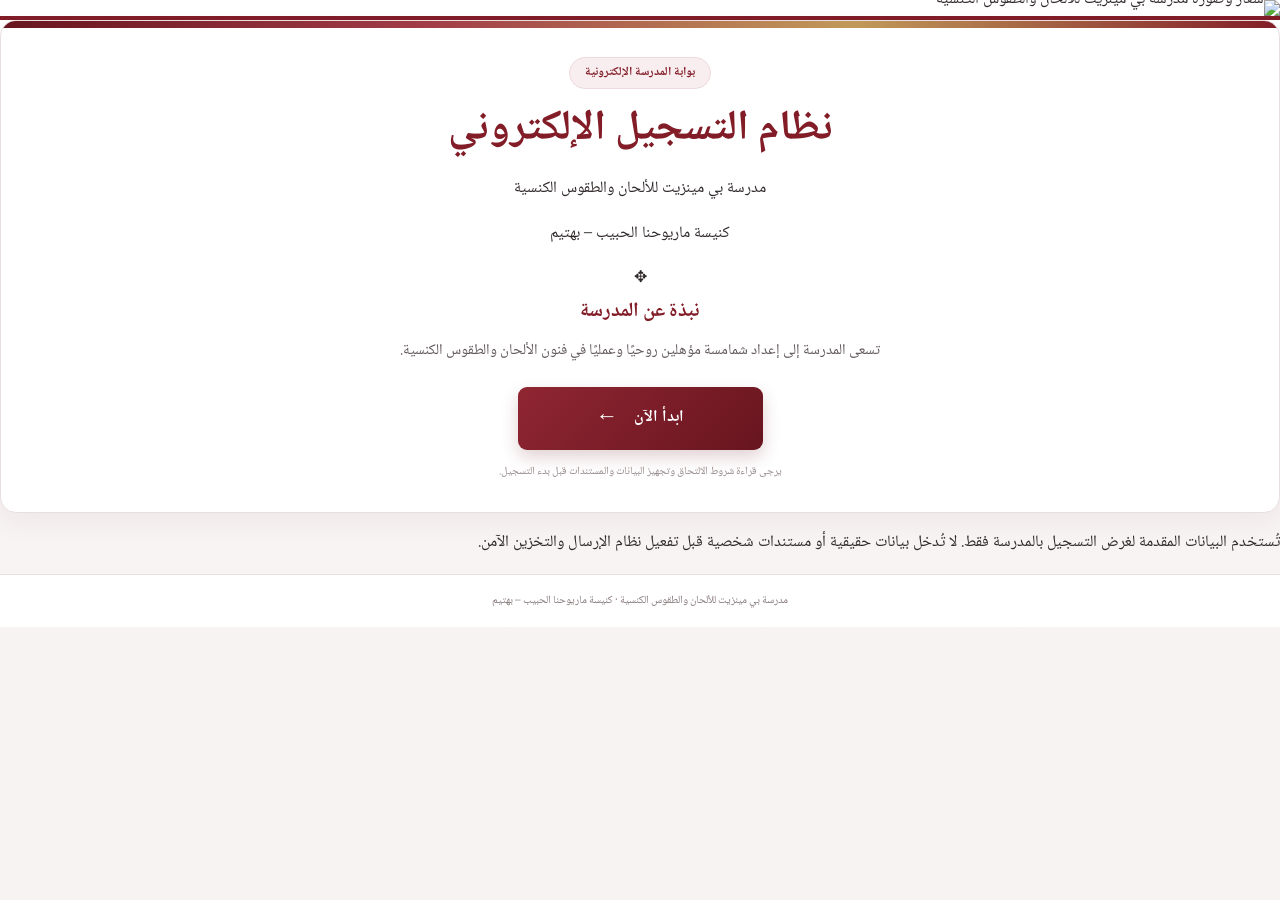
==== commit 057c4008: "Redesign landing page to match Microsoft Forms welcome screen" ====
--- a/index.html
+++ b/index.html
@@ -3,51 +3,34 @@
 <head>
 <meta charset="utf-8">
 <meta name="viewport" content="width=device-width,initial-scale=1,viewport-fit=cover">
-<meta name="theme-color" content="#821d28">
-<meta name="description" content="نظام التسجيل الإلكتروني لمدرسة بي مينزيت للألحان والطقوس الكنسية بكنيسة ماريوحنا الحبيب - بهتيم.">
+<meta name="theme-color" content="#8d1e29">
+<meta name="description" content="بوابة التسجيل الإلكتروني لمدرسة بي مينزيت للألحان والطقوس الكنسية بكنيسة ماريوحنا الحبيب - بهتيم.">
 <title>نظام التسجيل الإلكتروني | مدرسة بي مينزيت</title>
 <link rel="preconnect" href="https://fonts.googleapis.com">
 <link rel="preconnect" href="https://fonts.gstatic.com" crossorigin>
-<link href="https://fonts.googleapis.com/css2?family=Noto+Naskh+Arabic:wght@400;500;600;700&family=Noto+Sans+Coptic&display=swap" rel="stylesheet">
-<link rel="stylesheet" href="home.css?v=2">
+<link href="https://fonts.googleapis.com/css2?family=Noto+Naskh+Arabic:wght@400;500;600;700;800&family=Noto+Sans+Coptic&display=swap" rel="stylesheet">
+<link rel="stylesheet" href="home.css?v=20261120-forms-home">
 </head>
-<body>
+<body class="home-page">
 <header class="school-banner">
-  <img src="https://raw.githubusercontent.com/mariam2009m44-lab/Online-Registration-System/main/IMG-20261111-WA0191(1).jpg" alt="مدرسة بي مينزيت للألحان والطقوس الكنسية - كنيسة ماريوحنا الحبيب ببهتيم">
+ <img src="https://raw.githubusercontent.com/mariam2009m44-lab/Online-Registration-System/main/IMG-20261111-WA0191(1).jpg" alt="شعار وصورة مدرسة بي مينزيت للألحان والطقوس الكنسية">
 </header>
-<main class="home-wrap">
-  <section class="welcome-card">
-    <span class="eyebrow">بوابة المدرسة الإلكترونية</span>
-    <h1>نظام التسجيل الإلكتروني</h1>
-    <p class="lead">مدرسة بي مينزيت للألحان والطقوس الكنسية</p>
-    <p class="church">كنيسة ماريوحنا الحبيب – بهتيم</p>
-    <div class="welcome-divider"></div>
-    <h2>مرحبًا بكم</h2>
-    <p class="welcome-copy">من خلال هذه البوابة يمكن للمتقدمين تسجيل بياناتهم واستكمال خطوات الالتحاق بالمدرسة إلكترونيًا، وإرفاق المستندات المطلوبة ومراجعة البيانات قبل إرسال الطلب.</p>
-    <a class="start-button" href="registration.html">ابدأ التسجيل الإلكتروني <span aria-hidden="true">←</span></a>
-    <p class="small-note">يرجى تجهيز البيانات والمستندات المطلوبة قبل البدء في التسجيل.</p>
-  </section>
-  <section class="about-card">
-    <div class="about-icon" aria-hidden="true">✦</div>
-    <div>
-      <h2>نبذة عن المدرسة</h2>
-      <p>تسعى المدرسة إلى إعداد شمامسة مؤهلين روحيًا وعمليًا في فنون الألحان والطقوس الكنسية وفقًا للتعليم الأرثوذكسي الرسولي، وتنمية معرفتهم بالتراث الكنسي وإكسابهم المهارات اللازمة لخدمة الكنيسة والمحافظة على أصالة تقاليدها.</p>
-    </div>
-  </section>
-  <section class="steps-card">
-    <h2>مراحل التسجيل</h2>
-    <p>تمر استمارة الالتحاق بست خطوات منظمة حتى يتمكن المتقدم من إدخال بياناته ومراجعتها.</p>
-    <ol>
-      <li><span>١</span> البيانات الأساسية</li>
-      <li><span>٢</span> البيانات الدراسية</li>
-      <li><span>٣</span> الدراسات والخبرات</li>
-      <li><span>٤</span> رفع المرفقات</li>
-      <li><span>٥</span> البيانات الكنسية</li>
-      <li><span>٦</span> مراجعة البيانات</li>
-    </ol>
-    <a class="text-link" href="registration.html">الانتقال إلى استمارة التسجيل</a>
-  </section>
+<main class="home-main">
+ <section class="welcome-card" aria-labelledby="page-title">
+  <div class="welcome-content">
+   <span class="eyebrow">بوابة المدرسة الإلكترونية</span>
+   <h1 id="page-title">نظام التسجيل الإلكتروني</h1>
+   <p class="school-name">مدرسة بي مينزيت للألحان والطقوس الكنسية</p>
+   <p class="church-name">كنيسة ماريوحنا الحبيب – بهتيم</p>
+   <div class="ornament" aria-hidden="true"><span></span> ✥ <span></span></div>
+   <h2>نبذة عن المدرسة</h2>
+   <p class="welcome-copy">تسعى المدرسة إلى إعداد شمامسة مؤهلين روحيًا وعمليًا في فنون الألحان والطقوس الكنسية.</p>
+   <a class="start-button" href="registration.html">ابدأ الآن <span aria-hidden="true">←</span></a>
+   <p class="small-note">يرجى قراءة شروط الالتحاق وتجهيز البيانات والمستندات قبل بدء التسجيل.</p>
+  </div>
+ </section>
+ <p class="privacy-note">تُستخدم البيانات المقدمة لغرض التسجيل بالمدرسة فقط. لا تُدخل بيانات حقيقية أو مستندات شخصية قبل تفعيل نظام الإرسال والتخزين الآمن.</p>
 </main>
-<footer>مدرسة بي مينزيت للألحان والطقوس الكنسية · كنيسة ماريوحنا الحبيب – بهتيم</footer>
+<footer>مدرسة بي مينزيت للألحان والطقوس الكنسية <span>·</span> كنيسة ماريوحنا الحبيب – بهتيم</footer>
 </body>
 </html>
--- a/home.css
+++ b/home.css
@@ -1,7 +1,7 @@
 :root{--wine:#821d28;--wine-dark:#68151f;--ink:#30292a;--muted:#776c6d;--line:#eadfe0;--paper:#fff;--page:#f7f3f2;--gold:#c19a59}
 *{box-sizing:border-box}
 html{min-height:100%;background:var(--page)}
-body{margin:0;min-height:100vh;background:linear-gradient(180deg,#fff 0,#f8f4f3 330px,#f7f3f2 100%);font-family:"Cairo",Arial,sans-serif;color:var(--ink);line-height:1.8}
+body{margin:0;min-height:100vh;background:linear-gradient(180deg,#fff 0,#f8f4f3 330px,#f7f3f2 100%);font-family:"Noto Naskh Arabic","Noto Sans Coptic",serif;color:var(--ink);line-height:1.8}
 .school-banner{width:100%;background:#fff;line-height:0;overflow:hidden;border-bottom:4px solid var(--wine)}
 .school-banner img{display:block;width:100%;height:auto;object-fit:contain}
 .home-wrap{width:min(100% - 30px,1050px);margin:30px auto 42px;display:grid;grid-template-columns:1.15fr .85fr;gap:18px}
@@ -30,3 +30,12 @@
 footer{text-align:center;padding:16px;color:#857879;font-size:11px;border-top:1px solid var(--line);background:#fff}
 @media(max-width:720px){.home-wrap{grid-template-columns:1fr;width:calc(100% - 20px);margin:14px auto 25px;gap:10px}.welcome-card{padding:26px 14px 22px}.lead{font-size:16px}.welcome-copy{font-size:13px}.about-card,.steps-card{padding:16px}.about-card h2,.steps-card h2{font-size:17px}.steps-card ol{grid-template-columns:1fr 1fr;gap:8px 5px}.steps-card li{font-size:11px}.start-button{width:100%;min-width:0;max-width:330px}}
 @media(max-width:390px){.steps-card ol{grid-template-columns:1fr}.welcome-card h1{font-size:26px}}
+
+/* Typography matched to the school's traditional Arabic reference */
+body,.welcome-card,.about-card,.steps-card,footer,.start-button{
+  font-family:"Noto Naskh Arabic","Noto Sans Coptic",serif;
+}
+h1,h2,h3,.eyebrow,.lead,.church,.steps-card li{
+  font-family:"Noto Naskh Arabic","Noto Sans Coptic",serif;
+  letter-spacing:0;
+}
